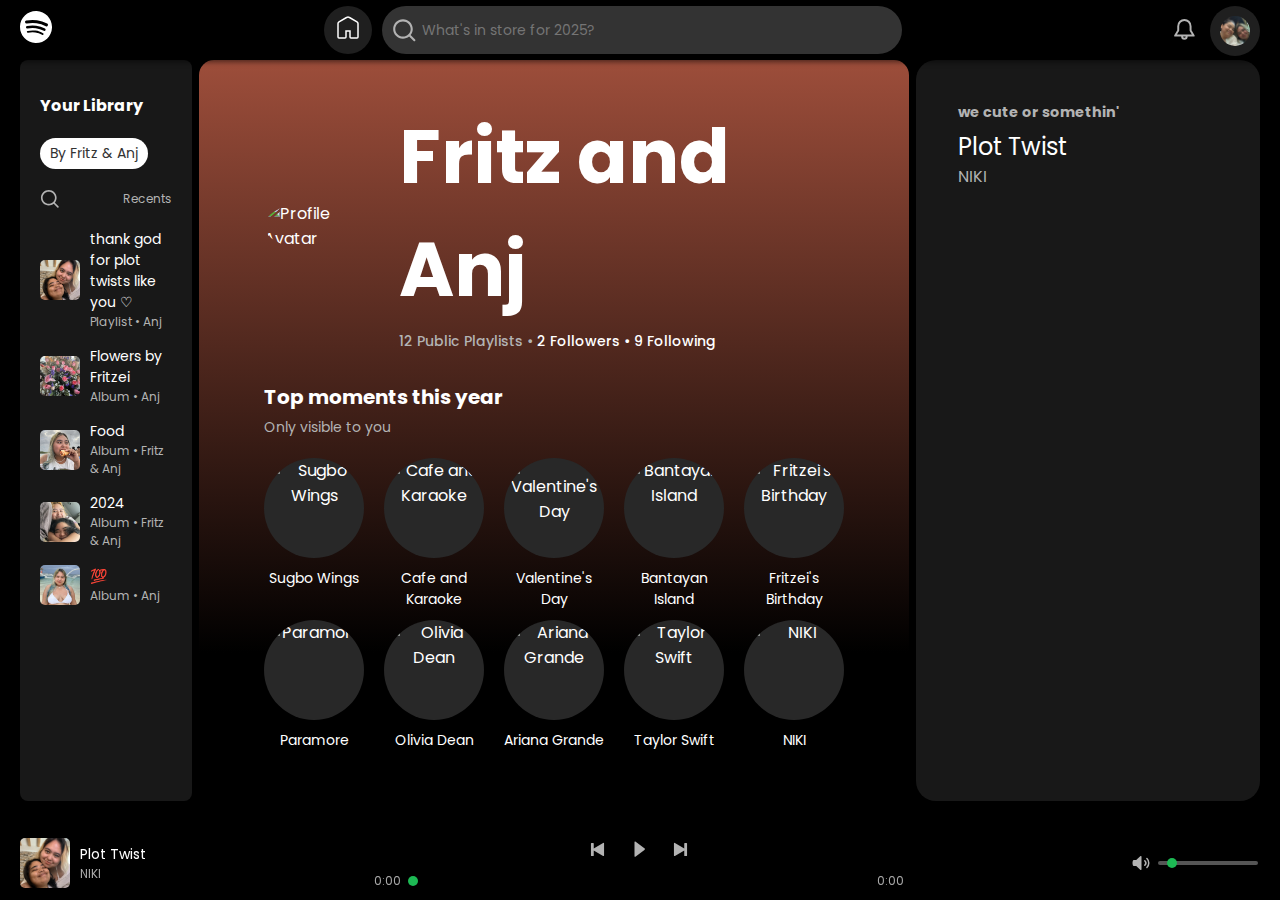
==== index.html @ f055a7c8 "Add files via upload" ====
<!DOCTYPE html>
<link rel="stylesheet" href="css/index.css">
<html lang="en">
  <head>
    <meta charset="UTF-8">
    <meta name="viewport" content="width=device-width, initial-scale=1.0">
    <title>Fritz & Anj 2024 Wrapped</title>
    <link rel="stylesheet" href="styles.css">
    <link rel="icon" href="img/fritz+anj.ico" type="image/x-icon">
    <link rel="shortcut icon" href="img/fritz+anj.ico" type="image/x-icon">
    <link rel="preconnect" href="https://fonts.googleapis.com">
    <link rel="preconnect" href="https://fonts.gstatic.com" crossorigin>
    <link href="https://fonts.googleapis.com/css2?family=Poppins:ital,wght@0,100;0,200;0,300;0,400;0,500;0,600;0,700;0,800;0,900;1,100;1,200;1,300;1,400;1,500;1,600;1,700;1,800;1,900&family=Roboto:ital,wght@0,100;0,300;0,400;0,500;0,700;0,900;1,100;1,300;1,400;1,500;1,700;1,900&display=swap" rel="stylesheet">
  </head>
  <body>
    <!-- NAVBAR -->
    <nav class="navbar">
      <div class="nav-left">
        <a href="index.html">
          <svg role="img" viewBox="0 0 24 24" aria-label="Spotify" aria-hidden="false" height="32" data-encore-id="logoSpotify" class="Svg-sc-6c3c1v-0 dDJltW">
            <title>Spotify</title>
            <path d="M13.427.01C6.805-.253 1.224 4.902.961 11.524.698 18.147 5.853 23.728 12.476 23.99c6.622.263 12.203-4.892 12.466-11.514S20.049.272 13.427.01m5.066 17.579a.717.717 0 0 1-.977.268 14.4 14.4 0 0 0-5.138-1.747 14.4 14.4 0 0 0-5.42.263.717.717 0 0 1-.338-1.392c1.95-.474 3.955-.571 5.958-.29 2.003.282 3.903.928 5.647 1.92a.717.717 0 0 1 .268.978m1.577-3.15a.93.93 0 0 1-1.262.376 17.7 17.7 0 0 0-5.972-1.96 17.7 17.7 0 0 0-6.281.238.93.93 0 0 1-1.11-.71.93.93 0 0 1 .71-1.11 19.5 19.5 0 0 1 6.94-.262 19.5 19.5 0 0 1 6.599 2.165c.452.245.62.81.376 1.263m1.748-3.551a1.147 1.147 0 0 1-1.546.488 21.4 21.4 0 0 0-6.918-2.208 21.4 21.4 0 0 0-7.259.215 1.146 1.146 0 0 1-.456-2.246 23.7 23.7 0 0 1 8.034-.24 23.7 23.7 0 0 1 7.657 2.445c.561.292.78.984.488 1.546m13.612-.036-.832-.247c-1.67-.495-2.14-.681-2.14-1.353 0-.637.708-1.327 2.264-1.327 1.539 0 2.839.752 3.51 1.31.116.096.24.052.24-.098V6.935c0-.097-.027-.15-.098-.203-.83-.62-2.272-1.07-3.723-1.07-2.953 0-4.722 1.68-4.722 3.59 0 2.157 1.371 2.91 3.626 3.546l.973.274c1.689.478 1.998.902 1.998 1.556 0 1.097-.831 1.433-2.07 1.433-1.556 0-3.457-.911-4.35-2.025-.08-.098-.177-.053-.177.062v2.423c0 .097.01.141.08.22.743.814 2.52 1.53 4.59 1.53 2.546 0 4.456-1.485 4.456-3.784 0-1.787-1.052-2.865-3.625-3.635m10.107-1.76c-1.68 0-2.653 1.026-3.219 2.052V9.376c0-.08-.044-.124-.124-.124h-2.22c-.079 0-.123.044-.123.124V20.72c0 .08.044.124.124.124h2.22c.079 0 .123-.044.123-.124v-4.536c.566 1.025 1.521 2.034 3.237 2.034 2.264 0 3.89-1.955 3.89-4.581s-1.644-4.545-3.908-4.545m-.654 6.986c-1.185 0-2.211-1.167-2.618-2.458.407-1.362 1.344-2.405 2.618-2.405 1.211 0 2.051.92 2.051 2.423s-.84 2.44-2.051 2.44m40.633-6.826h-2.264c-.08 0-.115.017-.15.097l-2.282 5.483-2.29-5.483c-.035-.08-.07-.097-.15-.097h-3.661v-.584c0-.955.645-1.397 1.476-1.397.496 0 1.035.256 1.415.486.089.053.15-.008.115-.088l-.796-1.901a.26.26 0 0 0-.124-.133c-.389-.203-1.025-.38-1.644-.38-1.875 0-2.954 1.432-2.954 3.254v.743h-1.503c-.08 0-.124.044-.124.124v1.768c0 .08.044.124.124.124h1.503v6.668c0 .08.044.123.124.123h2.264c.08 0 .124-.044.124-.123v-6.668h1.936l2.812 6.11-1.512 3.325c-.044.098.009.142.097.142h2.414c.08 0 .116-.018.15-.097l4.997-11.355c.035-.08-.009-.141-.097-.141M54.964 9.04c-2.865 0-4.837 2.025-4.837 4.616 0 2.573 1.971 4.616 4.837 4.616 2.856 0 4.846-2.043 4.846-4.616 0-2.591-1.99-4.616-4.846-4.616m.008 7.065c-1.37 0-2.343-1.043-2.343-2.45 0-1.405.973-2.449 2.343-2.449 1.362 0 2.335 1.043 2.335 2.45 0 1.406-.973 2.45-2.335 2.45m33.541-6.334a1.24 1.24 0 0 0-.483-.471 1.4 1.4 0 0 0-.693-.17q-.384 0-.693.17a1.24 1.24 0 0 0-.484.471q-.174.302-.174.681 0 .375.174.677.175.3.484.471t.693.17.693-.17.483-.471.175-.676q0-.38-.175-.682m-.211 1.247a1 1 0 0 1-.394.39 1.15 1.15 0 0 1-.571.14 1.16 1.16 0 0 1-.576-.14 1 1 0 0 1-.391-.39 1.14 1.14 0 0 1-.14-.566q0-.316.14-.562t.391-.388.576-.14q.32 0 .57.14.253.141.395.39t.142.565q0 .312-.142.56m-19.835-5.78c-.85 0-1.468.6-1.468 1.396s.619 1.397 1.468 1.397c.866 0 1.485-.6 1.485-1.397 0-.796-.619-1.397-1.485-1.397m19.329 5.19a.31.31 0 0 0 .134-.262q0-.168-.132-.266-.132-.099-.381-.099h-.588v1.229h.284v-.489h.154l.374.489h.35l-.41-.518a.5.5 0 0 0 .215-.084m-.424-.109h-.26v-.3h.27q.12 0 .184.036a.12.12 0 0 1 .065.116.12.12 0 0 1-.067.111.4.4 0 0 1-.192.037M69.607 9.252h-2.263c-.08 0-.124.044-.124.124v8.56c0 .08.044.123.124.123h2.263c.08 0 .124-.044.124-.123v-8.56c0-.08-.044-.124-.124-.124m-3.333 6.605a2.1 2.1 0 0 1-1.053.257c-.725 0-1.185-.425-1.185-1.362v-3.484h2.211c.08 0 .124-.044.124-.124V9.376c0-.08-.044-.124-.124-.124h-2.21V6.944c0-.097-.063-.15-.15-.08l-3.954 3.113c-.053.044-.07.088-.07.16v1.007c0 .08.044.124.123.124h1.539v3.855c0 2.087 1.203 3.06 2.918 3.06.743 0 1.46-.194 1.884-.442.062-.035.07-.07.07-.133v-1.68c0-.088-.044-.115-.123-.07" transform="translate(-0.95,0)" fill="#ffffff"></path>
          </svg>
        </a>
      </div>
      <div class="nav-center">
        <div class="home">
          <a href="index.html">
            <svg role="img" aria-hidden="true" viewBox="0 0 28 28" height="28" class="Svg-sc-ytk21e-0 bneLcE">
              <path d="M13.5 1.515a3 3 0 0 0-3 0L3 5.845a2 2 0 0 0-1 1.732V21a1 1 0 0 0 1 1h6a1 1 0 0 0 1-1v-6h4v6a1 1 0 0 0 1 1h6a1 1 0 0 0 1-1V7.577a2 2 0 0 0-1-1.732l-7.5-4.33z" transform="translate(2)" fill="none" stroke="#ffffff" stroke-width="1.5"></path>
            </svg>
          </a>
        </div>
        <div class="search-bar">
          <svg data-encore-id="icon" role="img" aria-hidden="true" data-testid="search-icon" height="25" class="Svg-sc-ytk21e-0 bHdpig M9l40ptEBXPm03dU3X1k" viewBox="0 0 24 24">
            <path d="M10.533 1.27893C5.35215 1.27893 1.12598 5.41887 1.12598 10.5579C1.12598 15.697 5.35215 19.8369 10.533 19.8369C12.767 19.8369 14.8235 19.0671 16.4402 17.7794L20.7929 22.132C21.1834 22.5226 21.8166 22.5226 22.2071 22.132C22.5976 21.7415 22.5976 21.1083 22.2071 20.7178L17.8634 16.3741C19.1616 14.7849 19.94 12.7634 19.94 10.5579C19.94 5.41887 15.7138 1.27893 10.533 1.27893ZM3.12598 10.5579C3.12598 6.55226 6.42768 3.27893 10.533 3.27893C14.6383 3.27893 17.94 6.55226 17.94 10.5579C17.94 14.5636 14.6383 17.8369 10.533 17.8369C6.42768 17.8369 3.12598 14.5636 3.12598 10.5579Z" fill="#b3b3b3"></path>
          </svg>
          <input type="text" placeholder="What's in store for 2025?" class="search-input">
        </div>
      </div>
      <div class="nav-right">
        <div class="notifs">
          <svg xmlns="http://www.w3.org/2000/svg" viewBox="0 0 20 20" width="26" height="26" fill="#b3b3b3">
            <path d="M8 1.5a4 4 0 0 0-4 4v3.27a.75.75 0 0 1-.1.373L2.255 12h11.49L12.1 9.142a.75.75 0 0 1-.1-.374V5.5a4 4 0 0 0-4-4zm-5.5 4a5.5 5.5 0 0 1 11 0v3.067l2.193 3.809a.75.75 0 0 1-.65 1.124H10.5a2.5 2.5 0 0 1-5 0H.957a.75.75 0 0 1-.65-1.124L2.5 8.569V5.5zm4.5 8a1 1 0 1 0 2 0H7z"></path>
          </svg>
        </div>
        <div class="profile-pic">
          <img src="img/fritz+anj.ico" alt="Profile Picture">
        </div>
      </div>
    </nav>
    <!-- CONTENT -->
    <div class="main">
      <!-- SIDEBAR -->
      <div class="sidebar">
        <h2>Your Library</h2>
        <div class="tabs">
          <div class="tab active">By Fritz & Anj</div>
        </div>
        <div class="search-bar-side">
          <svg data-encore-id="icon" role="img" aria-hidden="true" data-testid="search-icon" height="20" class="Svg-sc-ytk21e-0 bHdpig M9l40ptEBXPm03dU3X1k" viewBox="0 0 24 24">
            <path d="M10.533 1.27893C5.35215 1.27893 1.12598 5.41887 1.12598 10.5579C1.12598 15.697 5.35215 19.8369 10.533 19.8369C12.767 19.8369 14.8235 19.0671 16.4402 17.7794L20.7929 22.132C21.1834 22.5226 21.8166 22.5226 22.2071 22.132C22.5976 21.7415 22.5976 21.1083 22.2071 20.7178L17.8634 16.3741C19.1616 14.7849 19.94 12.7634 19.94 10.5579C19.94 5.41887 15.7138 1.27893 10.533 1.27893ZM3.12598 10.5579C3.12598 6.55226 6.42768 3.27893 10.533 3.27893C14.6383 3.27893 17.94 6.55226 17.94 10.5579C17.94 14.5636 14.6383 17.8369 10.533 17.8369C6.42768 17.8369 3.12598 14.5636 3.12598 10.5579Z" fill="#b3b3b3"></path>
          </svg>
          <div class="recent-sort">Recents</div>
        </div>
        <div class="playlist">
          <img src="img/plottwist.jpg" alt="Playlist Cover">
          <div class="playlist-info">
            <span>thank god for plot twists like you ♡</span>
            <span>Playlist • Anj</span>
          </div>
        </div>
        <div class="playlist">
          <img src="img/flowersbyfritzei.jpg" alt="Playlist Cover">
          <div class="playlist-info">
            <span>Flowers by Fritzei</span>
            <span>Album • Anj</span>
          </div>
        </div>
        <div class="playlist">
          <img src="img/fritzeifood.jpg" alt="Playlist Cover">
          <div class="playlist-info">
            <span>Food</span>
            <span>Album • Fritz & Anj</span>
          </div>
        </div>
        <div class="playlist">
          <img src="img/2024.jpg" alt="Playlist Cover">
          <div class="playlist-info">
            <span>2024</span>
            <span>Album • Fritz & Anj</span>
          </div>
        </div>
        <div class="playlist">
          <img src="img/100.jpg" alt="Playlist Cover">
          <div class="playlist-info">
            <span>💯</span>
            <span>Album • Anj</span>
          </div>
        </div>
      </div>
      <!-- PROFILE SECTION -->
      <div class="spotify-ui">
        <!-- USER -->
        <div class="profile-header">
          <div class="profile-avatar">
            <img src="img/fritz+anj.jpg" alt="Profile Avatar">
          </div>
          <div class="profile-info">
            <h1>Fritz and Anj</h1>
            <p>12 Public Playlists • <span>2 Followers • 9 Following</span></p>
          </div>
        </div>
        <!-- TOP ARTISTS -->
        <div class="top-artists-section">
          <h2>Top moments this year</h2>
          <p>Only visible to you</p>
          <!-- ARTIST GRID -->
          <div class="artists-grid">
            <div class="artist">
              <img src="https://via.placeholder.com/80" alt="Sugbo Wings">
              <span>Sugbo Wings</span>
            </div>
            <div class="artist">
              <img src="https://via.placeholder.com/80" alt="Cafe and Karaoke">
              <span>Cafe and Karaoke</span>
            </div>
            <div class="artist">
              <img src="https://via.placeholder.com/80" alt="Valentine's Day">
              <span>Valentine's Day</span>
            </div>
            <div class="artist">
              <img src="https://via.placeholder.com/80" alt="Bantayan Island">
              <span>Bantayan Island</span>
            </div>
            <div class="artist">
              <img src="https://via.placeholder.com/80" alt="Fritzei's Birthday">
              <span>Fritzei's Birthday</span>
            </div>
          </div>
          <!-- ARTIST GRID -->
          <div class="artists-grid">
            <div class="artist">
              <img src="https://via.placeholder.com/80" alt="Paramore">
              <span>Paramore</span>
            </div>
            <div class="artist">
              <img src="https://via.placeholder.com/80" alt="Olivia Dean">
              <span>Olivia Dean</span>
            </div>
            <div class="artist">
              <img src="https://via.placeholder.com/80" alt="Ariana Grande">
              <span>Ariana Grande</span>
            </div>
            <div class="artist">
              <img src="https://via.placeholder.com/80" alt="Taylor Swift">
              <span>Taylor Swift</span>
            </div>
            <div class="artist">
              <img src="https://via.placeholder.com/80" alt="NIKI">
              <span>NIKI</span>
            </div>
          </div>
        </div>

      </div>
      <!-- NOW PLAYING -->
      <div class="now-playing">
        <!-- Rightmost Section -->
        <div class="right-section">
          <!-- Placeholder Video -->
          <div class="video-container">
            <video class="background-video" autoplay muted loop>
              <source src="vid/sample.mp4" type="video/mp4"> Your browser does not support the video tag.
            </video>
            <!-- Section Title Overlay -->
            <div class="playing-info">
              <p class="section-title">
                <b>we cute or somethin'</b>
              </p>
            </div>
            <!-- Artist Info Overlay -->
            <div class="artist-info">
              <h1 class="song-title">Plot Twist</h1>
              <p class="artist-name">NIKI</p>
            </div>
          </div>
        </div>
      </div>
      <!-- EMBEDDED PLAYER -->
      <!-- <div class="embed"><iframe src="https://open.spotify.com/embed/track/5thBzOSPr0VlurlkJg8mXk?utm_source=generator&theme=0" width="100%" height="80" frameBorder="0" allowfullscreen="" allow="autoplay; clipboard-write; encrypted-media; fullscreen; picture-in-picture" loading="lazy"></iframe></div> -->
      <!-- LOCAL PLAYER -->
      <div class="player">
        <div class="left-section">
          <img src="img/plottwist.jpg" alt="Album Art" class="album-art" id="album-art">
          <div class="track-info">
            <span class="track-name" id="track-name">Plot Twist</span>
            <span class="track-artist" id="track-artist">NIKI</span>
          </div>
        </div>
        <div class="center-section">
          <div class="controls">
            <button class="control-button previous" id="previous">
              <svg data-encore-id="icon" role="img" aria-hidden="true" viewBox="0 0 16 16" width="15px" ; height="15px" ; class="Svg-sc-ytk21e-0 dYnaPI">
                <path d="M3.3 1a.7.7 0 0 1 .7.7v5.15l9.95-5.744a.7.7 0 0 1 1.05.606v12.575a.7.7 0 0 1-1.05.607L4 9.149V14.3a.7.7 0 0 1-.7.7H1.7a.7.7 0 0 1-.7-.7V1.7a.7.7 0 0 1 .7-.7h1.6z" fill="#b3b3b3"></path>
              </svg>
            </button>
            <button class="control-button play-pause" id="play-pause"></button>
            <button class="control-button next" id="next">
              <svg data-encore-id="icon" role="img" aria-hidden="true" viewBox="0 0 16 16" width="15px" ; height="15px" ; class="Svg-sc-ytk21e-0 dYnaPI">
                <path d="M12.7 1a.7.7 0 0 0-.7.7v5.15L2.05 1.107A.7.7 0 0 0 1 1.712v12.575a.7.7 0 0 0 1.05.607L12 9.149V14.3a.7.7 0 0 0 .7.7h1.6a.7.7 0 0 0 .7-.7V1.7a.7.7 0 0 0-.7-.7h-1.6z" fill="#b3b3b3"></path>
              </svg>
            </button>
          </div>
          <div class="progress-bar">
            <span class="current-time" id="current-time">0:00</span>
            <input type="range" id="progress-bar" min="0" max="100" value="0">
            <span class="duration" id="duration">0:00</span>
          </div>
        </div>
        <div class="volume">
          <svg xmlns="http://www.w3.org/2000/svg" viewBox="0 0 20 20" width="20px"; height="20px"; fill="#b3b3b3" class="size-5">
  <path d="M10.5 3.75a.75.75 0 0 0-1.264-.546L5.203 7H2.667a.75.75 0 0 0-.7.48A6.985 6.985 0 0 0 1.5 10c0 .887.165 1.737.468 2.52.111.29.39.48.7.48h2.535l4.033 3.796a.75.75 0 0 0 1.264-.546V3.75ZM16.45 5.05a.75.75 0 0 0-1.06 1.061 5.5 5.5 0 0 1 0 7.778.75.75 0 0 0 1.06 1.06 7 7 0 0 0 0-9.899Z" />
  <path d="M14.329 7.172a.75.75 0 0 0-1.061 1.06 2.5 2.5 0 0 1 0 3.536.75.75 0 0 0 1.06 1.06 4 4 0 0 0 0-5.656Z" />
</svg>

          <input type="range" id="volume-control" min="0" max="1" step="0.01" value="0.5">
        </div>
      </div>
      <audio id="audio"></audio>
      <script src="script.js"></script>
    </div>
  </body>
</html>
---- css/index.css ----
<style>
/* styles.css */


@font-face {
  font-family: 'Poppins';
  src: url('../fonts/Poppins.ttf') format('truetype'),
    url('../fonts/Poppins.ttf') format('truetype');
  font-weight: normal;
  font-style: normal;
}

.navbar {
  position: fixed;
  /* Keep the navbar fixed at the top */
  top: 0;
  left: 0;
  width: 100%;
  /* Stretch the navbar across the screen */
  max-width: 100vw;
  /* Prevent horizontal overflow */
  height: 60px;
  display: flex;
  justify-content: space-between;
  align-items: center;
  padding: 0 20px;
  /* Ensure consistent padding */
  background-color: #000;
  /* Distinct background color */
  z-index: 1000;
  /* Ensure it's above all other elements */
  box-shadow: 0 2px 5px rgba(0, 0, 0, 0.5);
  /* Subtle shadow for a clean look */
  box-sizing: border-box;
  /* Include padding in width calculations */
  overflow: hidden;
  /* Prevent content overflow */
}

body {
  margin: 0;
  font-family: "Poppins", Arial, sans-serif;
  background-color: #000;
  color: #fff;
  box-sizing: border-box;
}

.main {
  display: flex;
  margin-top: 40px;
  /* Offset the main content to avoid overlap with the navbar */
  width: 100%;
  /* Match the full width of the screen */
  /* max-width: 1200px;  Optional: Limit the main content width for larger screens */
  margin-left: auto;
  /* Center content horizontally */
  margin-right: auto;
  padding: 20px;
  /* Add padding for consistent spacing */
  box-sizing: border-box;
}


input {
  font-family: "Poppins", Arial, sans-serif;
}

.navbar {
  display: flex;
  justify-content: space-between;
  align-items: center;
  padding: 10px 20px;
  height: 60px;
}

.nav-left,
.nav-right {
  display: flex;
  align-items: center;
  gap: 10px;
}

.nav-icon {
  background: none;
  border: none;
  color: #b3b3b3;
  font-size: 16px;
  cursor: pointer;
}

.nav-icon:hover {
  color: #fff;
}

.nav-home img {
  width: 24px;
  height: 24px;
  cursor: pointer;
}

.nav-center {
  flex-grow: 1;
  display: flex;
  justify-content: center;
}

.search-bar {
  display: flex;
  align-items: center;
  background-color: #333;
  border-radius: 50px;
  padding: 5px 10px;
  width: 100%;
  max-width: 500px;
}

.search-input {
  flex-grow: 1;
  background: none;
  border: none;
  color: #fff;
  padding: 5px;
  font-size: 14px;
}

.search-input:focus {
  outline: none;
}

.search-icon {
  background: none;
  border: none;
  cursor: pointer;
}

.profile-pic{
  margin-top: 8px;
}

.nav-right .profile-pic img {
  width: 30px;
  height: 30px;
  border-radius: 50%;
  cursor: pointer;
  padding: 10px;
  background-color: #1f1f1f;
}

.home {
  display: flex;
  justify-content: center;
  align-items: center;
  height: 100%;
  margin-right: 10px;
}

.home svg {
  display: block;
  /* Ensures the SVG behaves as a block-level element */
  margin: 0 auto;
  /* Centers the SVG horizontally */
  padding: 10px;
  /* Adds some space around the SVG inside the border */
  border: 2px transparent #ffffff;
  /* Set the border color and thickness */
  border-radius: 50%;
  /* Makes the border rounded (circle shape) */
  background-color: #1f1f1f;

}

.notifs svg{
  margin-top: 10px;
}

/*SIDEBAR*/

.sidebar {
  width: 300px;
  height: auto;
  background-color: #181818;
  padding: 20px;
  display: flex;
  flex-direction: column;
  border-radius: 8px;
}

.sidebar h2 {
  font-size: 16px;
  color: #fff;
  margin-bottom: 20px;
}

.tabs {
  display: flex;
  gap: 10px;
  margin-bottom: 20px;
}

.tab {
  padding: 5px 10px;
  font-size: 14px;
  color: #b3b3b3;
  background-color: #282828;
  border-radius: 20px;
  cursor: pointer;
  text-align: center;
}

.tab:hover,
.tab.active {
  background-color: #fff;
  color: #333;
}

.search-bar-side {
  display: flex;
  align-items: center;
  margin-bottom: 20px;
  justify-content: space-between;
}

.search-bar-side input {
  width: 100%;
  padding: 5px 10px;
  background-color: #282828;
  border: none;
  border-radius: 20px;
  color: #fff;
}

.recent-sort {
  font-size: 12px;
  color: #b3b3b3;
  text-align: right;
  cursor: pointer;
}

.recent-sort:hover {
  color: #fff;
}

.playlist {
  display: flex;
  align-items: center;
  gap: 10px;
  margin-bottom: 15px;
}

.playlist img {
  width: 40px;
  height: 40px;
  border-radius: 5px;
}

.playlist-info {
  display: flex;
  flex-direction: column;
}

.playlist-info span {
  font-size: 14px;
}

.playlist-info span:first-child {
  font-weight: 400;
  color: #fff;
}

.playlist-info span:last-child {
  font-size: 12px;
  color: #b3b3b3;
}

.playlist:hover {
  cursor: pointer;
}

/*MAIN CONTENT*/
.spotify-ui {
  width: 50%;
  max-width: 1200px;
  padding: 40px 65px;
  margin: 0 7px;
  background: linear-gradient(to bottom, #ff7e5f -50%, #000 80%);
  /* Gradient from pink to black */
  border-radius: 15px;
  /* Optional: To give rounded corners */
}

.profile-header {
  display: flex;
  align-items: center;
  margin-bottom: 20px;
}

.profile-avatar img {
  width: 200px;
  height: 200px;
  border-radius: 50%;
  margin-right: 20px;
}

.profile-info h1 {
  margin: 0;
  font-size: 75px;
}

.profile-info p {
  margin: 5px 0 0 0;
  font-size: 14px;
  color: #b3b3b3;
  font-weight: 500;
}

.profile-info span{
  color: white;
}

.top-artists-section {
  margin-top: 30px;
}

.top-artists-section h2 {
  font-size: 20px;
  margin-bottom: 5px;
}

.top-artists-section p {
  font-size: 14px;
  color: #b3b3b3;
  margin-bottom: 20px;
  margin-top: 0;
}

.artists-grid {
  display: flex;
  gap: 20px;
  overflow-x: auto;
  padding-bottom: 10px;
  justify-content: space-around;
}

.artist {
  display: flex;
  flex-direction: column;
  align-items: center;
  text-align: center;
}

.artist img {
  width: 100px;
  height: 100px;
  border-radius: 50%;
  margin-bottom: 10px;
  background-color: #282828;
  /* Placeholder color */
}

.artist span {
  font-size: 14px;
  color: #fff;
}

/*NOW PLAYING*/
.now-playing {
  display: flex;
  height: auto;
  background-color: #000;
}

.right-section {
  width: 320px;
  padding: 2px;
  background-color: #181818;
  border-radius: 12px;
  display: flex;
  flex-direction: column;
  justify-content: space-between;
  position: relative;
}

.video-container {
  position: relative;
  border-radius: 8px;
  overflow: hidden;
}

.background-video {
  width: 100%;
  height: auto;
  object-fit: cover;
  border-radius: 8px;
}

/* Overlay for Section Title */
.playing-info {
  position: absolute;
  top: 20px;
  left: 20px;
  color: #fff;
  z-index: 2;
  text-align: left;
}

.section-title {
  font-size: 0.9rem;
  color: #b3b3b3;
  margin-bottom: 8px;
}

/* Overlay for Artist Info */
.artist-info {
  position: absolute;
  bottom: 20px;
  left: 20px;
  color: #fff;
  z-index: 2;
  text-align: left;
}

.song-title {
  font-size: 1.5rem;
  font-weight: 400;
  margin: 0;
}

.artist-name {
  font-size: 1rem;
  color: #b3b3b3;
  margin-top: 0;
}

/* Optional: Related Section */
.related-section {
  font-size: 0.9rem;
  color: #b3b3b3;
}

.video-thumbnails {
  display: flex;
  gap: 10px;
  margin-top: 10px;
}

.thumbnail {
  width: 50px;
  height: 50px;
  background-color: #333;
  border-radius: 4px;
}

/*iframe {
  position: fixed;
  bottom: 0;
  left: 0;
  width: 100%;
  z-index: 1000; 
}*/

/*.CoverArtSingle_coverArtSingle__KLcKa{
  width: 64px;
  height: 64px;
}*/

/*LOCAL PLAYER*/

.player {
  position: fixed;
  bottom: 0;
  left: 0;
  width: 100%;
  /* Ensures it stretches across the screen */
  max-height: 80px;
  /* Limits the height to avoid overflow */
  background-color: #000;
  display: flex;
  justify-content: space-between;
  align-items: center;
  padding: 10px 20px;
  box-shadow: 0 -2px 5px rgba(0, 0, 0, 0.5);
  z-index: 9999;
  box-sizing: border-box;
  /* Ensures padding does not affect dimensions */
  overflow: hidden;
  /* Hides any overflowing content */
}

.left-section,
.center-section,
.right-section {
  display: flex;
  align-items: center;
  flex-wrap: nowrap;
  /* Prevents wrapping inside the player */
}

.center-section {
  flex: 1;
  flex-direction: column;
  align-items: center;
  max-width: 70%;
  /* Ensures it doesn't take too much space */
  overflow: hidden;
  /* Hides long text overflow */
  text-overflow: ellipsis;
  /* Adds ellipsis for long overflowing text */
  white-space: nowrap;
  /* Prevents text from wrapping */
}

.album-art {
  width: 50px;
  height: 50px;
  border-radius: 5px;
  margin-right: 10px;
  flex-shrink: 0;
  /* Prevents shrinking on smaller screens */
}

.track-info {
  display: flex;
  flex-direction: column;
  overflow: hidden;
  /* Hides overflowing text */
}

.track-name {
  font-weight: 400;
  font-size: 14px;
  white-space: nowrap;
  /* Prevents wrapping */
  overflow: hidden;
  text-overflow: ellipsis;
  /* Adds ellipsis for overflowing text */
}

.track-artist {
  font-size: 12px;
  color: #aaa;
  white-space: nowrap;
  overflow: hidden;
  text-overflow: ellipsis;
}

.controls {
  display: flex;
  gap: 10px;
  margin-bottom: 5px;
}

.control-button {
  background: none;
  border: none;
  color: white;
  font-size: 18px;
  cursor: pointer;
}

.control-button:hover {
  color: #1db954;
}

.progress-bar {
  display: flex;
  align-items: center;
  gap: 5px;
  width: 100%;
  max-width: 530px;
  /* Prevents it from becoming too wide */
  flex: 1;
  /* Allows it to grow while respecting other sections */
}

.progress-bar input[type="range"] {
  flex: 1;
  appearance: none;
  height: 4px;
  background: linear-gradient(to right, #1db954 var(--progress), #555 var(--progress));
  border-radius: 2px;
  cursor: pointer;
}

.progress-bar input[type="range"]::-webkit-slider-thumb {
  appearance: none;
  width: 10px;
  height: 10px;
  background: #1db954;
  border-radius: 50%;
  cursor: pointer;
}

.progress-bar input[type="range"]::-moz-range-thumb {
  width: 10px;
  height: 10px;
  background: #1db954;
  border-radius: 50%;
  cursor: pointer;
}

.current-time,
.duration {
  font-size: 12px;
  color: #aaa;
}

.right-section {
  display: flex;
  align-items: center;
  gap: 10px;
  background-color: #181818;
  padding: 8px 12px;
  border-radius: 20px;
  box-shadow: 0 1px 3px rgba(0, 0, 0, 0.5);
  flex-shrink: 0;
  /* Ensures it doesn't shrink */
  overflow: hidden;
}

.volume{
  display: flex;
  align-items: center;
  max-width: 70%;
  overflow: hidden;
  text-overflow: ellipsis;
  white-space: nowrap;
}

.volume svg{
  margin-right: 5px;
}

#volume-control {
  appearance: none;
  width: 100px;
  height: 4px;
  background: #555;
  border-radius: 4px;
  outline: none;
  cursor: pointer;
  position: relative;
/*  overflow: hidden;*/
}

#volume-control::-webkit-slider-thumb {
  appearance: none;
  width: 10px;
  height: 10px;
  background: #1db954;
  border-radius: 50%;
  cursor: pointer;
}

#volume-control::-moz-range-thumb {
  width: 10px;
  height: 10px;
  background: #1db954;
  border-radius: 50%;
  cursor: pointer;
}



</style>
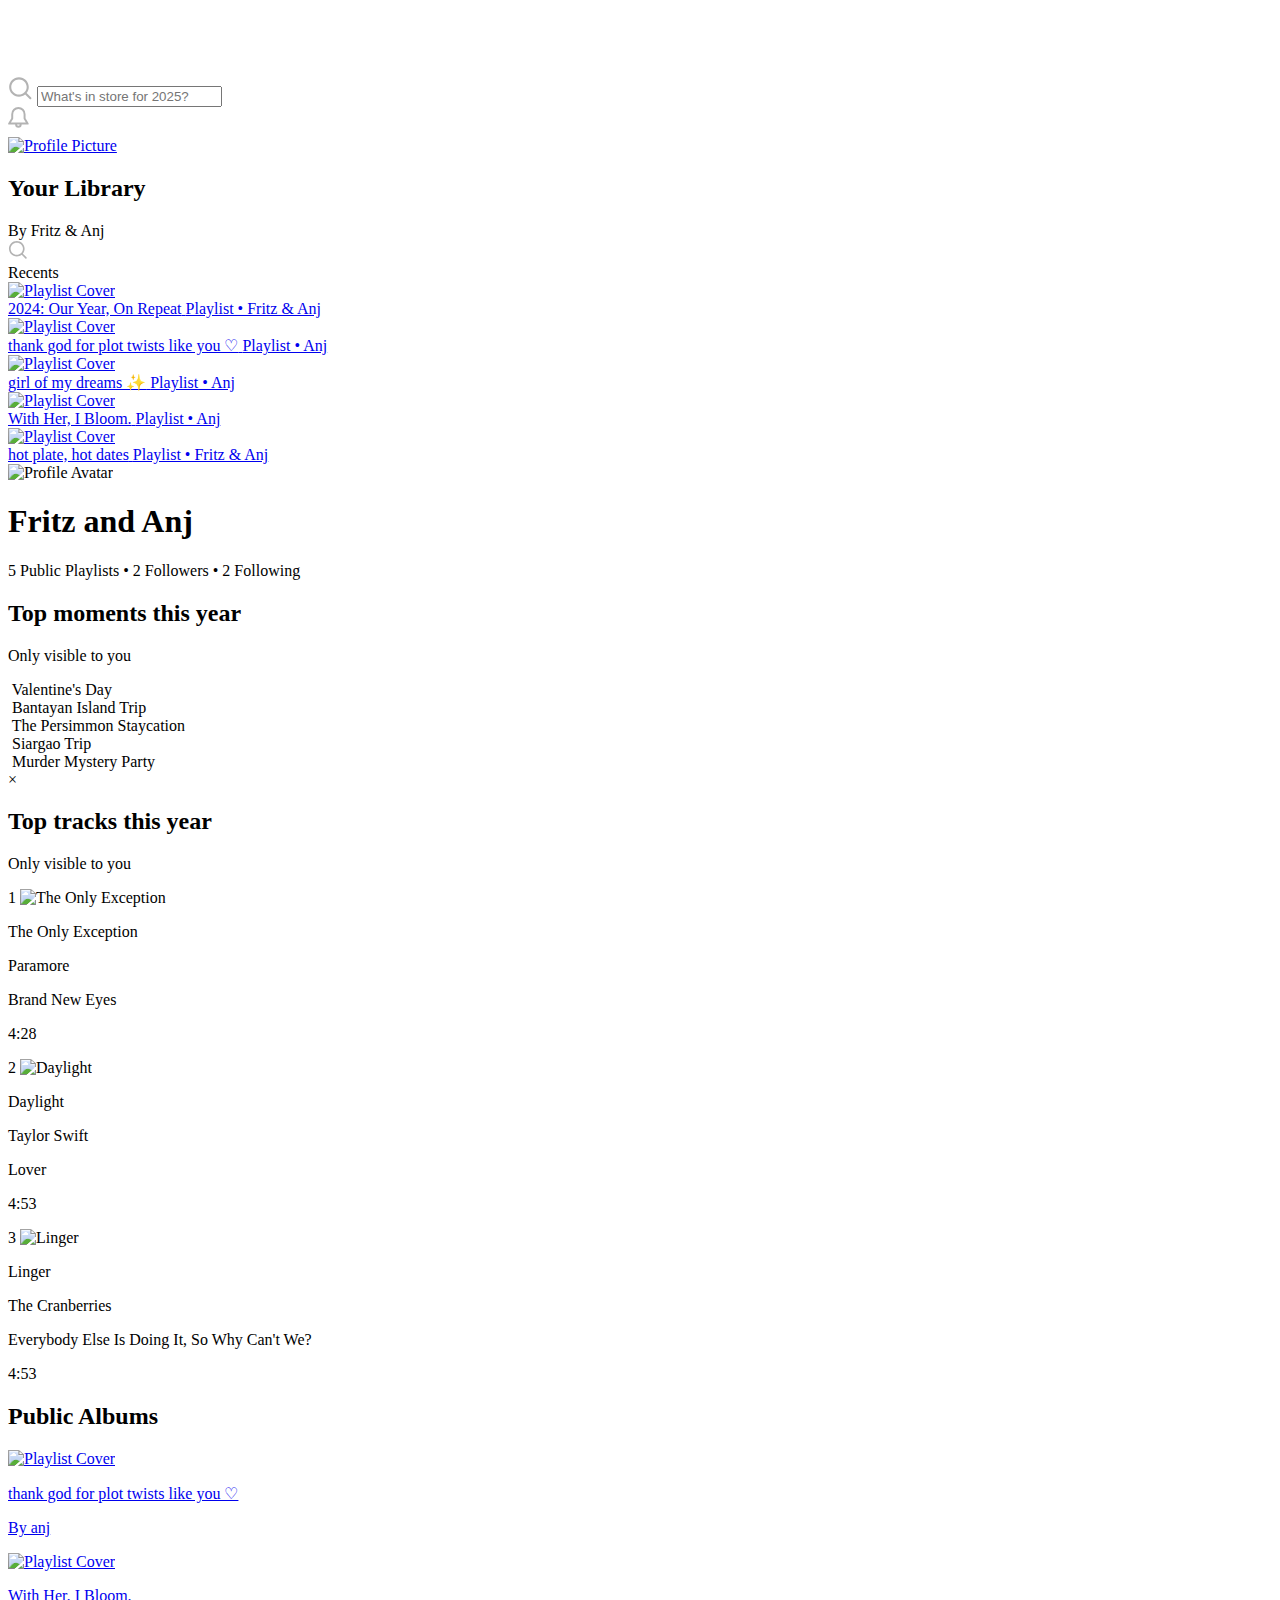
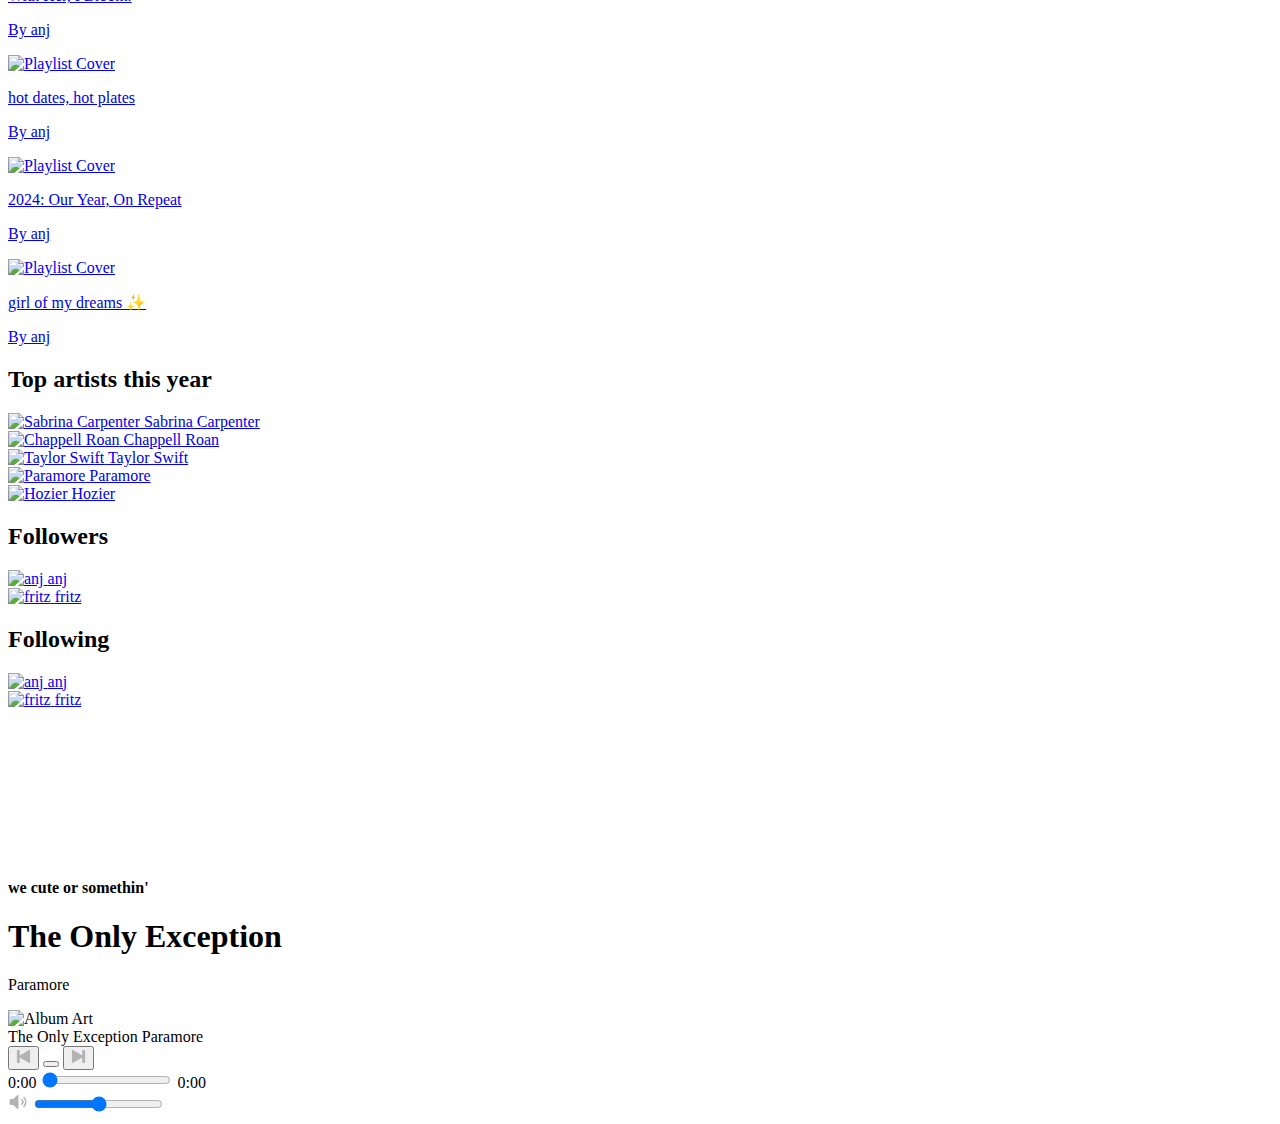
==== commit b82ee3c6: "Add files via upload" ====
--- a/index.html
+++ b/index.html
@@ -1,13 +1,11 @@
 <!DOCTYPE html>
-<link rel="stylesheet" href="css/index.css">
 <html lang="en">
   <head>
     <meta charset="UTF-8">
     <meta name="viewport" content="width=device-width, initial-scale=1.0">
     <title>Fritz & Anj 2024 Wrapped</title>
-    <link rel="stylesheet" href="styles.css">
-    <link rel="icon" href="img/fritz+anj.ico" type="image/x-icon">
-    <link rel="shortcut icon" href="img/fritz+anj.ico" type="image/x-icon">
+    <link rel="stylesheet" href="assets/css/styles.css">
+    <link rel="icon" href="assets/img/fritz+anj.ico" type="image/x-icon">
     <link rel="preconnect" href="https://fonts.googleapis.com">
     <link rel="preconnect" href="https://fonts.gstatic.com" crossorigin>
     <link href="https://fonts.googleapis.com/css2?family=Poppins:ital,wght@0,100;0,200;0,300;0,400;0,500;0,600;0,700;0,800;0,900;1,100;1,200;1,300;1,400;1,500;1,600;1,700;1,800;1,900&family=Roboto:ital,wght@0,100;0,300;0,400;0,500;0,700;0,900;1,100;1,300;1,400;1,500;1,700;1,900&display=swap" rel="stylesheet">
@@ -45,11 +43,13 @@
           </svg>
         </div>
         <div class="profile-pic">
-          <img src="img/fritz+anj.ico" alt="Profile Picture">
+          <a href="index.html">
+            <img src="assets/img/fritz+anj.ico" alt="Profile Picture">
+          </a>
         </div>
       </div>
     </nav>
-    <!-- CONTENT -->
+    <!-- MAINCONTENT -->
     <div class="main">
       <!-- SIDEBAR -->
       <div class="sidebar">
@@ -63,52 +63,63 @@
           </svg>
           <div class="recent-sort">Recents</div>
         </div>
-        <div class="playlist">
-          <img src="img/plottwist.jpg" alt="Playlist Cover">
-          <div class="playlist-info">
-            <span>thank god for plot twists like you ♡</span>
-            <span>Playlist • Anj</span>
-          </div>
-        </div>
-        <div class="playlist">
-          <img src="img/flowersbyfritzei.jpg" alt="Playlist Cover">
-          <div class="playlist-info">
-            <span>Flowers by Fritzei</span>
-            <span>Album • Anj</span>
-          </div>
-        </div>
-        <div class="playlist">
-          <img src="img/fritzeifood.jpg" alt="Playlist Cover">
-          <div class="playlist-info">
-            <span>Food</span>
-            <span>Album • Fritz & Anj</span>
-          </div>
-        </div>
-        <div class="playlist">
-          <img src="img/2024.jpg" alt="Playlist Cover">
-          <div class="playlist-info">
-            <span>2024</span>
-            <span>Album • Fritz & Anj</span>
-          </div>
-        </div>
-        <div class="playlist">
-          <img src="img/100.jpg" alt="Playlist Cover">
-          <div class="playlist-info">
-            <span>💯</span>
-            <span>Album • Anj</span>
-          </div>
-        </div>
+        <a href="playlists/our-year-on-repeat.html">
+          <div class="playlist">
+            <img src="assets/img/playlists/2024.jpg" alt="Playlist Cover">
+            <div class="playlist-info">
+              <span>2024: Our Year, On Repeat</span>
+              <span>Playlist • Fritz & Anj</span>
+            </div>
+          </div>
+        </a>
+        <a href="playlists/plot-twist.html">
+          <div class="playlist">
+            <img src="assets/img/playlists/plottwist.jpg" alt="Playlist Cover">
+            <div class="playlist-info">
+              <span>thank god for plot twists like you ♡</span>
+              <span>Playlist • Anj</span>
+            </div>
+          </div>
+        </a>
+        <a href="playlists/girl-of-my-dreams.html">
+          <div class="playlist">
+            <img src="assets/img/playlists/100.jpg" alt="Playlist Cover">
+            <div class="playlist-info">
+              <span>girl of my dreams ✨</span>
+              <span>Playlist • Anj</span>
+            </div>
+          </div>
+        </a>
+        <a href="playlists/with-her-i-bloom.html">
+          <div class="playlist">
+            <img src="assets/img/playlists/flowersbyfritzei.jpg" alt="Playlist Cover">
+            <div class="playlist-info">
+              <span>With Her, I Bloom.</span>
+              <span>Playlist • Anj</span>
+            </div>
+          </div>
+        </a>
+        <a href="playlists/hot-plate-for-my-hot-date.html">
+          <div class="playlist">
+            <img src="assets/img/playlists/fritzeifood.jpg" alt="Playlist Cover">
+            <div class="playlist-info">
+              <span>hot plate, hot dates</span>
+              <span>Playlist • Fritz & Anj</span>
+            </div>
+          </div>
+        </a>
       </div>
       <!-- PROFILE SECTION -->
       <div class="spotify-ui">
         <!-- USER -->
         <div class="profile-header">
           <div class="profile-avatar">
-            <img src="img/fritz+anj.jpg" alt="Profile Avatar">
+            <img src="assets/img/fritz+anj.jpg" alt="Profile Avatar">
           </div>
           <div class="profile-info">
             <h1>Fritz and Anj</h1>
-            <p>12 Public Playlists • <span>2 Followers • 9 Following</span></p>
+            <p>5 Public Playlists • <span>2 Followers • 2 Following</span>
+            </p>
           </div>
         </div>
         <!-- TOP ARTISTS -->
@@ -117,61 +128,206 @@
           <p>Only visible to you</p>
           <!-- ARTIST GRID -->
           <div class="artists-grid">
-            <div class="artist">
-              <img src="https://via.placeholder.com/80" alt="Sugbo Wings">
-              <span>Sugbo Wings</span>
-            </div>
-            <div class="artist">
-              <img src="https://via.placeholder.com/80" alt="Cafe and Karaoke">
-              <span>Cafe and Karaoke</span>
-            </div>
-            <div class="artist">
-              <img src="https://via.placeholder.com/80" alt="Valentine's Day">
+            <!-- <div class="artist cover">
+              <img src="assets/img/top-moments/1.jpg" alt="" loading="lazy">
+              <span>The Reunion</span>
+            </div> -->
+            <div class="artist cover">
+              <img src="assets/img/top-moments/1.jpg" alt="" loading="lazy">
               <span>Valentine's Day</span>
             </div>
-            <div class="artist">
-              <img src="https://via.placeholder.com/80" alt="Bantayan Island">
-              <span>Bantayan Island</span>
-            </div>
-            <div class="artist">
-              <img src="https://via.placeholder.com/80" alt="Fritzei's Birthday">
-              <span>Fritzei's Birthday</span>
-            </div>
-          </div>
+            <div class="artist cover">
+              <img src="assets/img/top-moments/2.jpg" alt="" loading="lazy">
+              <span>Bantayan Island Trip</span>
+            </div>
+            <div class="artist cover">
+              <img src="assets/img/top-moments/3.jpg" alt="" loading="lazy">
+              <span>The Persimmon Staycation</span>
+            </div>
+            <div class="artist cover">
+              <img src="assets/img/top-moments/4.jpg" alt="" loading="lazy">
+              <span>Siargao Trip</span>
+            </div>
+          
+            <div class="artist cover">
+              <img src="assets/img/top-moments/5.jpg" alt="" loading="lazy">
+              <span>Murder Mystery Party</span>
+            </div>
+            </div>
+          <!-- Modal for Image Viewer -->
+          <div id="artist-modal" class="modal">
+            <span class="close">&times;</span>
+            <img class="modal-content" id="modal-image">
+            <div id="modal-caption"></div>
+          </div>
+
+          </div>
+        <!-- TOP TRACKS -->
+        <div class="top-tracks">
+          <h2>Top tracks this year</h2>
+          <p>Only visible to you</p>
+          <div class="track-list">
+            <div class="track" data-audio="audio/plot_twist.mp3">
+              <span class="track-number">1</span>
+              <img src="assets/img/albums/bne.png" alt="The Only Exception" class="track-cover">
+              <div class="track-details">
+                <p class="track-title">The Only Exception</p>
+                <p class="track-artist">Paramore</p>
+              </div>
+              <p class="track-album">Brand New Eyes</p>
+              <p class="track-duration">4:28</p>
+            </div>
+            <div class="track" data-audio="audio/plot_twist.mp3">
+              <span class="track-number">2</span>
+              <img src="assets/img/albums/lover.png" alt="Daylight" class="track-cover">
+              <div class="track-details">
+                <p class="track-title">Daylight</p>
+                <p class="track-artist">Taylor Swift</p>
+              </div>
+              <p class="track-album">Lover</p>
+              <p class="track-duration">4:53</p>
+            </div>
+            <div class="track" data-audio="audio/plot_twist.mp3">
+              <span class="track-number">3</span>
+              <img src="assets/img/albums/the_cranberries.jpg" alt="Linger" class="track-cover">
+              <div class="track-details">
+                <p class="track-title">Linger</p>
+                <p class="track-artist">The Cranberries</p>
+              </div>
+              <p class="track-album">Everybody Else Is Doing It, So Why Can't We?</p>
+              <p class="track-duration">4:53</p>
+            </div>
+          </div>
+        </div>
+        <!-- PUBLIC PLAYLISTS -->
+        <div class="playlists-section">
+          <div class="playlist-header">
+            <h2>Public Albums</h2>
+          </div>
+          <div class="playlists-grid">
+            <a href="playlists/plot-twist.html">
+              <div class="playlists">
+                <img src="assets/img/playlists/plottwist.jpg" alt="Playlist Cover" class="playlist-cover">
+                <p class="playlist-title">thank god for plot twists like you ♡</p>
+                <p class="playlist-creator">By anj</p>
+            </div>
+          </a>
+          <a href="playlists/with-her-i-bloom.html">
+            <div class="playlists">
+              <img src="assets/img/playlists/flowersbyfritzei.jpg" alt="Playlist Cover" class="playlist-cover">
+              <p class="playlist-title">With Her, I Bloom.</p>
+              <p class="playlist-creator">By anj</p>
+            </div>
+          </a>
+          <a href="playlists/hot-plate-for-my-hot-date.html">
+            <div class="playlists">
+              <img src="assets/img/playlists/fritzeifood.jpg" alt="Playlist Cover" class="playlist-cover">
+              <p class="playlist-title">hot dates, hot plates</p>
+              <p class="playlist-creator">By anj</p>
+            </div>
+          </a>
+          <a href="playlists/our-year-on-repeat.html">
+            <div class="playlists">
+              <img src="assets/img/playlists/2024.jpg" alt="Playlist Cover" class="playlist-cover">
+              <p class="playlist-title">2024: Our Year, On Repeat</p>
+              <p class="playlist-creator">By anj</p>
+            </div>
+          </a>
+          <a href="playlists/girl-of-my-dreams.html">
+            <div class="playlists">
+              <img src="assets/img/playlists/100.jpg" alt="Playlist Cover" class="playlist-cover">
+              <p class="playlist-title">girl of my dreams ✨</p>
+              <p class="playlist-creator">By anj</p>
+            </div>
+          </a>
+          </div>
+        </div>
+        <!-- FAVE ARTISTS -->
+        <div class="top-artists-section">
+          <h2>Top artists this year</h2>
           <!-- ARTIST GRID -->
           <div class="artists-grid">
-            <div class="artist">
-              <img src="https://via.placeholder.com/80" alt="Paramore">
-              <span>Paramore</span>
-            </div>
-            <div class="artist">
-              <img src="https://via.placeholder.com/80" alt="Olivia Dean">
-              <span>Olivia Dean</span>
-            </div>
-            <div class="artist">
-              <img src="https://via.placeholder.com/80" alt="Ariana Grande">
-              <span>Ariana Grande</span>
-            </div>
-            <div class="artist">
-              <img src="https://via.placeholder.com/80" alt="Taylor Swift">
-              <span>Taylor Swift</span>
-            </div>
-            <div class="artist">
-              <img src="https://via.placeholder.com/80" alt="NIKI">
-              <span>NIKI</span>
-            </div>
-          </div>
-        </div>
-
-      </div>
-      <!-- NOW PLAYING -->
+            <a href="https://open.spotify.com/artist/74KM79TiuVKeVCqs8QtB0B" target="_blank">
+              <div class="artist cover">
+                <img src="assets/img/artists/sabrina.jfif" alt="Sabrina Carpenter">
+                <span>Sabrina Carpenter</span>
+              </div>
+            </a>
+            <a href="https://open.spotify.com/artist/7GlBOeep6PqTfFi59PTUUN" target="_blank">
+              <div class="artist cover">
+                <img src="assets/img/artists/chappell.jfif" alt="Chappell Roan">
+                <span>Chappell Roan</span>
+              </div>
+            </a>
+            <a href="https://open.spotify.com/artist/06HL4z0CvFAxyc27GXpf02" target="_blank">
+              <div class="artist cover">
+                <img src="assets/img/artists/taylor.jfif" alt="Taylor Swift">
+                <span>Taylor Swift</span>
+              </div>
+            </a>
+            <a href="https://open.spotify.com/artist/74XFHRwlV6OrjEM0A2NCMF" target="_blank">
+              <div class="artist cover">
+                <img src="assets/img/artists/paramore.jfif" alt="Paramore">
+                <span>Paramore</span>
+              </div>
+            </a>
+            <a href="https://open.spotify.com/artist/2FXC3k01G6Gw61bmprjgqS" target="_blank">
+              <div class="artist cover">
+                <img src="assets/img/artists/hozier.jfif" alt="Hozier">
+                <span>Hozier</span>
+              </div>
+            </a>
+          </div>
+        </div>
+        <!-- FOLLOWERS -->
+        <div class="top-artists-section">
+          <h2>Followers <br>
+          </h2>
+          <!-- FOLLOWERS -->
+          <div class="artists-grid followers">
+            <a href="https://open.spotify.com/user/anjerrieb" target="_blank">
+              <div class="artist">
+                <img src="assets/img/followers/anj.jpg" alt="anj">
+                <span>anj</span>
+              </div>
+            </a>
+            <a href="https://open.spotify.com/user/sarinprod" target="_blank">
+              <div class="artist">
+                <img src="assets/img/followers/fritz.jpg" alt="fritz">
+                <span>fritz</span>
+              </div>
+            </a>
+          </div>
+        </div>
+        <!-- FOLLOWING -->
+        <div class="top-artists-section">
+          <h2>Following <br>
+          </h2>
+          <!-- ARTIST GRID -->
+          <div class="artists-grid following">
+            <a href="https://open.spotify.com/user/anjerrieb" target="_blank">
+              <div class="artist">
+                <img src="assets/img/followers/anj.jpg" alt="anj">
+                <span>anj</span>
+              </div>
+            </a>
+            <a href="https://open.spotify.com/user/sarinprod" target="_blank">
+              <div class="artist">
+                <img src="assets/img/followers/fritz.jpg" alt="fritz">
+                <span>fritz</span>
+              </div>
+            </a>
+          </div>
+        </div>
+      </div>
+      <!-- VIDEO PLAYING -->
       <div class="now-playing">
         <!-- Rightmost Section -->
         <div class="right-section">
           <!-- Placeholder Video -->
           <div class="video-container">
             <video class="background-video" autoplay muted loop>
-              <source src="vid/sample.mp4" type="video/mp4"> Your browser does not support the video tag.
+              <source src="assets/vid/Fritz_Anj_2024.mp4" type="video/mp4"> Your browser does not support the video tag.
             </video>
             <!-- Section Title Overlay -->
             <div class="playing-info">
@@ -181,33 +337,31 @@
             </div>
             <!-- Artist Info Overlay -->
             <div class="artist-info">
-              <h1 class="song-title">Plot Twist</h1>
-              <p class="artist-name">NIKI</p>
-            </div>
-          </div>
-        </div>
-      </div>
-      <!-- EMBEDDED PLAYER -->
-      <!-- <div class="embed"><iframe src="https://open.spotify.com/embed/track/5thBzOSPr0VlurlkJg8mXk?utm_source=generator&theme=0" width="100%" height="80" frameBorder="0" allowfullscreen="" allow="autoplay; clipboard-write; encrypted-media; fullscreen; picture-in-picture" loading="lazy"></iframe></div> -->
+              <h1 class="song-title">The Only Exception</h1>
+              <p class="artist-name">Paramore</p>
+            </div>
+          </div>
+        </div>
+      </div>
       <!-- LOCAL PLAYER -->
       <div class="player">
         <div class="left-section">
-          <img src="img/plottwist.jpg" alt="Album Art" class="album-art" id="album-art">
+          <img src="assets/img/albums/plottwist.jpg" alt="Album Art" class="album-art" id="album-art">
           <div class="track-info">
-            <span class="track-name" id="track-name">Plot Twist</span>
-            <span class="track-artist" id="track-artist">NIKI</span>
+            <span class="track-name" id="track-name">The Only Exception</span>
+            <span class="track-artist" id="track-artist">Paramore</span>
           </div>
         </div>
         <div class="center-section">
           <div class="controls">
             <button class="control-button previous" id="previous">
-              <svg data-encore-id="icon" role="img" aria-hidden="true" viewBox="0 0 16 16" width="15px" ; height="15px" ; class="Svg-sc-ytk21e-0 dYnaPI">
+              <svg data-encore-id="icon" role="img" aria-hidden="true" viewBox="0 0 16 16" width="15px" height="15px" class="Svg-sc-ytk21e-0 dYnaPI">
                 <path d="M3.3 1a.7.7 0 0 1 .7.7v5.15l9.95-5.744a.7.7 0 0 1 1.05.606v12.575a.7.7 0 0 1-1.05.607L4 9.149V14.3a.7.7 0 0 1-.7.7H1.7a.7.7 0 0 1-.7-.7V1.7a.7.7 0 0 1 .7-.7h1.6z" fill="#b3b3b3"></path>
               </svg>
             </button>
             <button class="control-button play-pause" id="play-pause"></button>
             <button class="control-button next" id="next">
-              <svg data-encore-id="icon" role="img" aria-hidden="true" viewBox="0 0 16 16" width="15px" ; height="15px" ; class="Svg-sc-ytk21e-0 dYnaPI">
+              <svg data-encore-id="icon" role="img" aria-hidden="true" viewBox="0 0 16 16" width="15px" height="15px" class="Svg-sc-ytk21e-0 dYnaPI">
                 <path d="M12.7 1a.7.7 0 0 0-.7.7v5.15L2.05 1.107A.7.7 0 0 0 1 1.712v12.575a.7.7 0 0 0 1.05.607L12 9.149V14.3a.7.7 0 0 0 .7.7h1.6a.7.7 0 0 0 .7-.7V1.7a.7.7 0 0 0-.7-.7h-1.6z" fill="#b3b3b3"></path>
               </svg>
             </button>
@@ -219,16 +373,15 @@
           </div>
         </div>
         <div class="volume">
-          <svg xmlns="http://www.w3.org/2000/svg" viewBox="0 0 20 20" width="20px"; height="20px"; fill="#b3b3b3" class="size-5">
-  <path d="M10.5 3.75a.75.75 0 0 0-1.264-.546L5.203 7H2.667a.75.75 0 0 0-.7.48A6.985 6.985 0 0 0 1.5 10c0 .887.165 1.737.468 2.52.111.29.39.48.7.48h2.535l4.033 3.796a.75.75 0 0 0 1.264-.546V3.75ZM16.45 5.05a.75.75 0 0 0-1.06 1.061 5.5 5.5 0 0 1 0 7.778.75.75 0 0 0 1.06 1.06 7 7 0 0 0 0-9.899Z" />
-  <path d="M14.329 7.172a.75.75 0 0 0-1.061 1.06 2.5 2.5 0 0 1 0 3.536.75.75 0 0 0 1.06 1.06 4 4 0 0 0 0-5.656Z" />
-</svg>
-
+          <svg xmlns="http://www.w3.org/2000/svg" viewBox="0 0 20 20" width="20px" height="20px" fill="#b3b3b3" class="size-5">
+            <path d="M10.5 3.75a.75.75 0 0 0-1.264-.546L5.203 7H2.667a.75.75 0 0 0-.7.48A6.985 6.985 0 0 0 1.5 10c0 .887.165 1.737.468 2.52.111.29.39.48.7.48h2.535l4.033 3.796a.75.75 0 0 0 1.264-.546V3.75ZM16.45 5.05a.75.75 0 0 0-1.06 1.061 5.5 5.5 0 0 1 0 7.778.75.75 0 0 0 1.06 1.06 7 7 0 0 0 0-9.899Z" />
+            <path d="M14.329 7.172a.75.75 0 0 0-1.061 1.06 2.5 2.5 0 0 1 0 3.536.75.75 0 0 0 1.06 1.06 4 4 0 0 0 0-5.656Z" />
+          </svg>
           <input type="range" id="volume-control" min="0" max="1" step="0.01" value="0.5">
         </div>
       </div>
-      <audio id="audio"></audio>
-      <script src="script.js"></script>
     </div>
+    <audio id="audio"></audio>
+    <script src="assets/js/main.js"></script>
   </body>
 </html>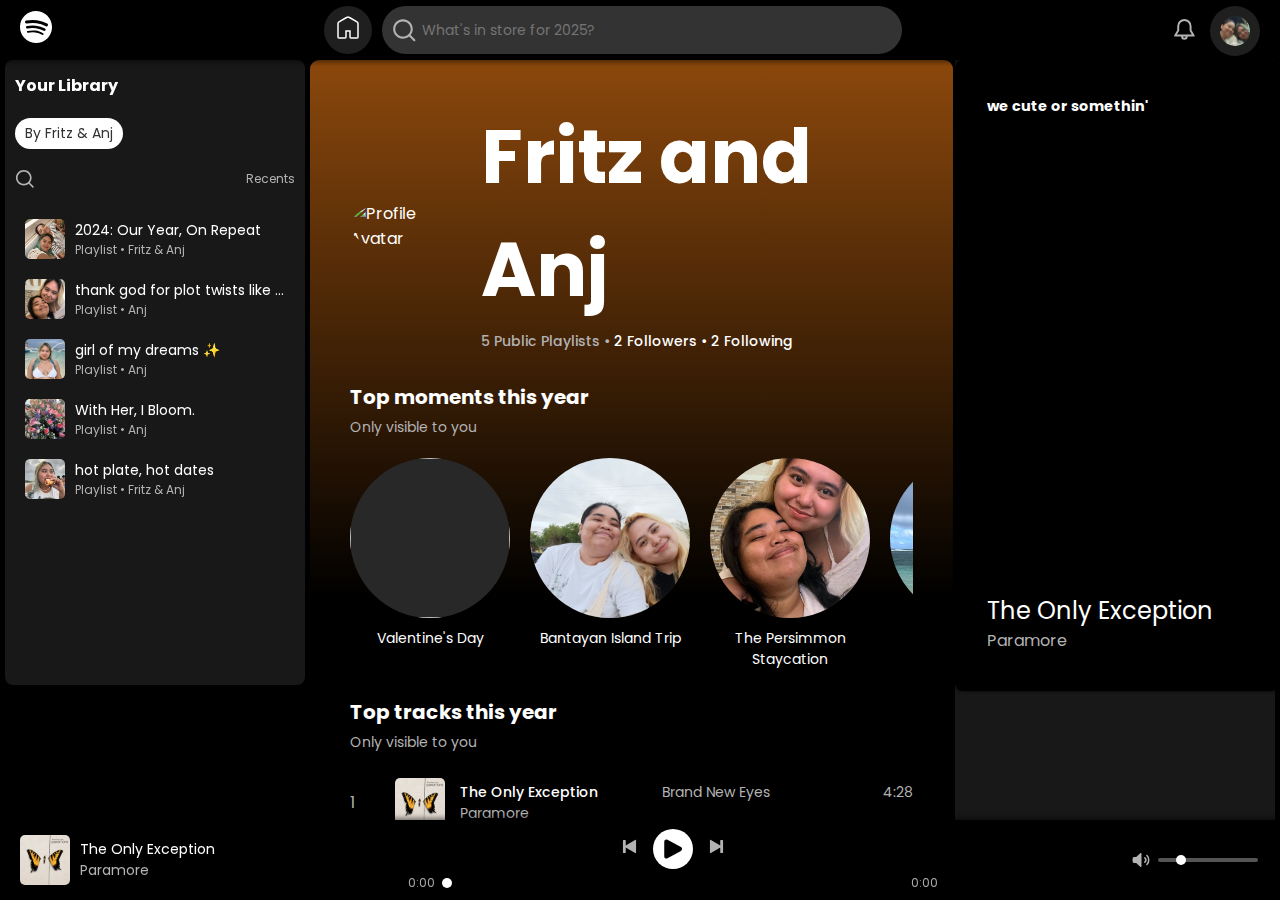
==== commit a62b3f27: "Update index.html" ====
--- a/index.html
+++ b/index.html
@@ -114,7 +114,7 @@
         <!-- USER -->
         <div class="profile-header">
           <div class="profile-avatar">
-            <img src="assets/img/fritz+anj.jpg" alt="Profile Avatar">
+            <img src="assets/img/fritz+anj.JPG" alt="Profile Avatar">
           </div>
           <div class="profile-info">
             <h1>Fritz and Anj</h1>
@@ -384,4 +384,4 @@
     <audio id="audio"></audio>
     <script src="assets/js/main.js"></script>
   </body>
-</html>+</html>
--- a/assets/css/styles.css
+++ b/assets/css/styles.css
@@ -0,0 +1,959 @@
+<style>
+/* styles.css */
+
+
+@font-face {
+  font-family: 'Poppins';
+  src: url('../fonts/Poppins.ttf') format('truetype'),
+    url('../fonts/Poppins.ttf') format('truetype');
+  font-weight: normal;
+  font-style: normal;
+}
+
+/* Remove the underline and change color for links */
+a {
+    text-decoration: none;  /* Removes underline */
+    color: inherit;  /* Inherit the color from the parent element */
+}
+
+/* Remove visited link styles (purple color) */
+a:visited {
+    color: inherit;  /* Inherit color or specify a custom color */
+    text-decoration: none;  /* Ensure no underline on visited links */
+}
+
+.navbar {
+  position: fixed;/* Keep the navbar fixed at the top */
+  top: 0;
+  left: 0;
+  width: 100%;/* Stretch the navbar across the screen */
+  max-width: 100vw;/* Prevent horizontal overflow */
+  height: 60px;
+  display: flex;
+  justify-content: space-between;
+  align-items: center;
+  padding: 0 20px;/* Ensure consistent padding */
+  background-color: #000;/* Distinct background color */
+  z-index: 1000;/* Ensure it's above all other elements */
+  box-shadow: 0 2px 5px rgba(0, 0, 0, 0.5);/* Subtle shadow for a clean look */
+  box-sizing: border-box;/* Include padding in width calculations */
+  overflow: hidden;/* Prevent content overflow */
+}
+
+body {
+  margin: 0;
+  font-family: "Poppins", Arial, sans-serif;
+  background-color: #000;
+  color: #fff;
+  box-sizing: border-box;
+    height: 100vh;
+    overflow: hidden; /* Prevent page scrollbars */
+    display: flex;
+    flex-direction: column;
+}
+
+
+
+
+/*.main {
+  display: flex;
+  margin-top: 40px;
+  width: 100%;
+  margin-left: auto;
+  margin-right: auto;
+  padding: 20px;
+  box-sizing: content-box;
+  overflow: hidden;
+  height: 100vh;
+}
+*/
+
+.main {
+    display: flex;
+    height: 100vh; /* Full height of the viewport */
+    overflow: hidden; /* Prevent horizontal scrolling */
+}
+
+input {
+  font-family: "Poppins", Arial, sans-serif;
+}
+
+.navbar {
+  display: flex;
+  justify-content: space-between;
+  align-items: center;
+  padding: 10px 20px;
+  height: 60px;
+}
+
+.nav-left,
+.nav-right {
+  display: flex;
+  align-items: center;
+  gap: 10px;
+}
+
+.nav-icon {
+  background: none;
+  border: none;
+  color: #b3b3b3;
+  font-size: 16px;
+  cursor: pointer;
+}
+
+.nav-icon:hover {
+  color: #fff;
+}
+
+.nav-home img {
+  width: 24px;
+  height: 24px;
+  cursor: pointer;
+}
+
+.nav-center {
+  flex-grow: 1;
+  display: flex;
+  justify-content: center;
+}
+
+.search-bar {
+  display: flex;
+  align-items: center;
+  background-color: #333;
+  border-radius: 50px;
+  padding: 5px 10px;
+  width: 100%;
+  max-width: 500px;
+}
+
+.search-input {
+  flex-grow: 1;
+  background: none;
+  border: none;
+  color: #fff;
+  padding: 5px;
+  font-size: 14px;
+}
+
+.search-input:focus {
+  outline: none;
+}
+
+.search-icon {
+  background: none;
+  border: none;
+  cursor: pointer;
+}
+
+.profile-pic{
+  margin-top: 8px;
+}
+
+.nav-right .profile-pic img {
+  width: 30px;
+  height: 30px;
+  border-radius: 50%;
+  cursor: pointer;
+  padding: 10px;
+  background-color: #1f1f1f;
+}
+
+.home {
+  display: flex;
+  justify-content: center;
+  align-items: center;
+  height: 100%;
+  margin-right: 10px;
+}
+
+.home svg {
+  display: block;/* Ensures the SVG behaves as a block-level element */
+  margin: 0 auto;/* Centers the SVG horizontally */
+  padding: 10px;/* Adds some space around the SVG inside the border */
+  border: 2px transparent #ffffff;/* Set the border color and thickness */
+  border-radius: 50%;/* Makes the border rounded (circle shape) */
+  background-color: #1f1f1f;
+
+}
+
+.notifs svg{
+  margin-top: 10px;
+}
+
+/*SIDEBAR*/
+
+/*.sidebar {
+  flex-shrink: 0;
+  width: 300px;
+  height: 100vh;
+  background-color: #181818;
+  padding: 20px;
+  display: flex;
+  flex-direction: column;
+  border-radius: 8px;
+  position: fixed;
+  left: 5px;
+}*/
+
+.sidebar {
+    flex-shrink: 0; /* Prevent shrinking */
+    width: 300px; /* Fixed width */
+    height: 625px; /* Full height of the viewport */
+    overflow-y: auto; /* Enable vertical scrolling for content */
+    position: fixed;
+    top: 60px;
+    left: 5px;
+    background-color: #181818; /* Sidebar background */
+    z-index: 100; /* Ensure it stays above other content */
+    padding: 0 10px;
+    box-sizing: border-box;
+    border-radius: 8px;
+}
+
+.sidebar h2 {
+  font-size: 16px;
+  color: #fff;
+  margin-bottom: 20px;
+}
+
+.tabs {
+  display: flex;
+  gap: 10px;
+  margin-bottom: 20px;
+}
+
+.tab {
+  padding: 5px 10px;
+  font-size: 14px;
+  color: #b3b3b3;
+  background-color: #282828;
+  border-radius: 20px;
+  cursor: pointer;
+  text-align: center;
+}
+
+.tab:hover,
+.tab.active {
+  background-color: #fff;
+  color: #333;
+}
+
+.search-bar-side {
+  display: flex;
+  align-items: center;
+  margin-bottom: 20px;
+  justify-content: space-between;
+}
+
+.search-bar-side input {
+  width: 100%;
+  padding: 5px 10px;
+  background-color: #282828;
+  border: none;
+  border-radius: 20px;
+  color: #fff;
+}
+
+.recent-sort {
+  font-size: 12px;
+  color: #b3b3b3;
+  text-align: right;
+  cursor: pointer;
+}
+
+.recent-sort:hover {
+  color: #fff;
+}
+
+.playlist {
+  display: flex;
+  align-items: center;
+  gap: 10px;
+/*  margin-bottom: 15px;*/
+  padding: 10px 20px 10px 10px;
+}
+
+.playlist img {
+  width: 40px;
+  height: 40px;
+  border-radius: 5px;
+}
+
+.playlist-info {
+  display: flex;
+  flex-direction: column;
+  width: 210px;
+}
+
+.playlist-info span {
+  font-size: 14px;
+}
+
+.playlist-info span:first-child {
+  font-weight: 400;
+  color: #fff;
+  white-space: nowrap;
+    overflow: hidden;
+    text-overflow: ellipsis;
+}
+
+.playlist-info span:last-child {
+  font-size: 12px;
+  color: #b3b3b3;
+}
+
+.playlist:hover {
+  cursor: pointer;
+}
+
+/*MAIN CONTENT*/
+/*.spotify-ui {
+  width: 50%;
+  max-width: 1200px;
+  padding: 40px 65px;
+  margin: 0 7px;
+  background: linear-gradient(to bottom, #ff7e5f -50%, #000 80%);
+  border-radius: 8px;
+  position: relative;
+  margin: auto;
+}*/
+
+.spotify-ui {
+    position: relative;
+    top: 60px;
+    flex: 1; /* Take up remaining horizontal space */
+    margin-left: 310px; /* Offset by sidebar width */
+    margin-right: 327px; /* Offset by now-playing width */
+    overflow-y: auto; /* Enable vertical scrolling */
+    height: 100vh; /* Full height of the viewport */
+    padding: 40px 40px 150px;
+    box-sizing: border-box; /* Include padding in width/height */
+    background: linear-gradient(to bottom, #ff8416  -50%, #000 60%);
+    scrollbar-width: none; /* For Firefox */
+    scroll-behavior: smooth;
+    box-shadow: 0 4px 6px rgba(0, 0, 0, 0.3); /* Add shadow for depth */
+    border-radius: 9px;
+  }
+
+
+.spotify-ui::-webkit-scrollbar {
+    display: none; /* For Chrome, Safari, and Edge */
+}
+
+
+.profile-header {
+  display: flex;
+  align-items: center;
+  margin-bottom: 20px;
+}
+
+.profile-avatar img {
+  width: 200px;
+  height: 200px;
+  border-radius: 50%;
+  margin-right: 20px;
+}
+
+.profile-info h1 {
+  margin: 0;
+  font-size: 75px;
+}
+
+.profile-info p {
+  margin: 5px 0 0 0;
+  font-size: 14px;
+  color: #b3b3b3;
+  font-weight: 500;
+}
+
+.profile-info span{
+  color: white;
+}
+
+.top-artists-section,
+.top-tracks,
+.playlist-header {
+  margin-top: 30px;
+}
+
+.top-artists-section h2,
+.top-tracks h2,
+.playlist-header h2 {
+  font-size: 20px;
+  margin-bottom: 5px;
+}
+
+.top-artists-section p,
+.top-tracks p,
+.playlist-header p {
+  font-size: 14px;
+  color: #b3b3b3;
+  margin-bottom: 20px;
+  margin-top: 0;
+}
+
+.artists-grid {
+  display: flex;
+  gap: 20px;
+  overflow-x: auto;
+  padding-bottom: 10px;
+  justify-content: space-around;
+  margin-top: 20px;
+}
+
+.artist {
+  display: flex;
+  flex-direction: column;
+  align-items: center;
+  text-align: center;
+}
+
+.artist img {
+  width: 120px;
+  height: 120px;
+  border-radius: 50%;
+  margin-bottom: 10px;
+  background-color: #282828;/* Placeholder color */
+}
+
+.top-artists-section .cover img,
+.top-artists-section .artists-grid img{
+  width: 160px;
+  height: 160px;
+  object-fit: cover;
+}
+
+.top-artists-section.artists-grid.followers{
+  justify-content: flex-start;
+}
+
+.artist span {
+  font-size: 14px;
+  color: #fff;
+}
+
+/*NOW PLAYING*/
+/*.now-playing {
+  display: flex;
+  height: auto;
+  background-color: #000;
+  position: fixed;
+  right: 0;
+}*/
+
+.now-playing {
+    flex-shrink: 0; /* Prevent shrinking */
+    width: 320px; /* Fixed width */
+    height: 100vh; /* Full height of the viewport */
+    position: fixed;
+    top: 60px;
+    right: 5px;
+    background-color: #181818; /* Background color */
+    z-index: 100; /* Ensure it stays above other content */
+}
+
+
+.right-section {
+  width: 320px;
+  padding: 2px;
+/*  background-color: #181818;*/
+  border-radius: 12px;
+  display: flex;
+  flex-direction: column;
+  justify-content: space-between;
+  position: relative;
+}
+
+.video-container {
+  position: relative;
+  border-radius: 8px;
+  overflow: hidden;
+}
+
+.background-video {
+  width: 100%;
+  height: 620px;
+  object-fit: cover;
+  border-radius: 8px;
+  opacity: 0.5;
+}
+
+/* Overlay for Section Title */
+.playing-info {
+  position: absolute;
+  top: 20px;
+  left: 20px;
+  color: #fff;
+  z-index: 2;
+  text-align: left;
+}
+
+.section-title {
+  font-size: 0.9rem;
+  color: #fff;
+  margin-bottom: 8px;
+}
+
+/* Overlay for Artist Info */
+.artist-info {
+  position: absolute;
+  bottom: 20px;
+  left: 20px;
+  color: #fff;
+  z-index: 2;
+  text-align: left;
+}
+
+.song-title {
+  font-size: 1.5rem;
+  font-weight: 400;
+  margin: 0;
+}
+
+.artist-name {
+  font-size: 1rem;
+  color: #b3b3b3;
+  margin-top: 0;
+}
+
+/* Optional: Related Section */
+.related-section {
+  font-size: 0.9rem;
+  color: #b3b3b3;
+}
+
+.video-thumbnails {
+  display: flex;
+  gap: 10px;
+  margin-top: 10px;
+}
+
+.thumbnail {
+  width: 50px;
+  height: 50px;
+  background-color: #333;
+  border-radius: 4px;
+}
+
+/*iframe {
+  position: fixed;
+  bottom: 0;
+  left: 0;
+  width: 100%;
+  z-index: 1000; 
+}*/
+
+/*.CoverArtSingle_coverArtSingle__KLcKa{
+  width: 64px;
+  height: 64px;
+}*/
+
+/*LOCAL PLAYER*/
+
+.player {
+  position: fixed;
+  bottom: 0;
+  left: 0;
+  width: 100%;/* Ensures it stretches across the screen */
+  max-height: 80px;/* Limits the height to avoid overflow */
+  background-color: #000;
+  display: flex;
+  justify-content: space-between;
+  align-items: center;
+  padding: 10px 20px;
+  box-shadow: 0 -2px 5px rgba(0, 0, 0, 0.5);
+  z-index: 9999;
+  box-sizing: border-box;/* Ensures padding does not affect dimensions */
+  overflow: hidden;/* Hides any overflowing content */
+}
+
+.left-section,
+.center-section,
+.right-section {
+  display: flex;
+  align-items: center;
+  flex-wrap: nowrap;/* Prevents wrapping inside the player */
+}
+
+.center-section {
+  flex: 1;
+  flex-direction: column;
+  align-items: center;
+  max-width: 70%;/* Ensures it doesn't take too much space */
+  /*overflow: hidden; Hides long text overflow */
+  text-overflow: ellipsis;/* Adds ellipsis for long overflowing text */
+  white-space: nowrap;/* Prevents text from wrapping */
+}
+
+.album-art {
+  width: 50px;
+  height: 50px;
+  border-radius: 5px;
+  margin-right: 10px;
+  flex-shrink: 0;/* Prevents shrinking on smaller screens */
+}
+
+.track-info {
+  display: flex;
+  flex-direction: column;
+  overflow: hidden;/* Hides overflowing text */
+}
+
+.track-name {
+  font-weight: 400;
+  font-size: 14px;
+  white-space: nowrap;/* Prevents wrapping */
+  overflow: hidden;
+  text-overflow: ellipsis;/* Adds ellipsis for overflowing text */
+}
+
+.track-artist {
+  font-size: 12px;
+  color: #aaa;
+  white-space: nowrap;
+  overflow: hidden;
+  text-overflow: ellipsis;
+}
+
+.controls {
+  display: flex;
+  gap: 10px;
+  margin-bottom: 5px;
+}
+
+.control-button {
+  background: none;
+  border: none;
+  color: white;
+  font-size: 18px;
+  cursor: pointer;
+}
+
+.control-button:hover {
+  color: white;
+  transform: scale(1.05);
+}
+
+
+.play-pause {
+  background-color: #fff; /* Set background color */
+  border: none;
+  color: white;
+  font-size: 18px;
+  cursor: pointer;
+  border-radius: 50%; /* Optional: Make it circular */
+  width: 40px; /* Set width for circular shape */
+  height: 40px; /* Set height for circular shape */
+  display: flex;
+  align-items: center;
+  justify-content: center;
+}
+
+.play-pause:hover {
+  background-color: #fff; /* Change background color on hover */
+  color: #fff;
+}
+
+.progress-bar {
+  display: flex;
+  align-items: center;
+  gap: 5px;
+  width: 100%;
+  max-width: 530px;/* Prevents it from becoming too wide */
+  flex: 1;/* Allows it to grow while respecting other sections */
+}
+
+.progress-bar input[type="range"] {
+  flex: 1;
+  appearance: none;
+  height: 4px;
+  background: linear-gradient(to right, white var(--progress), #555 var(--progress));
+  border-radius: 2px;
+  cursor: pointer;
+}
+
+.progress-bar input[type="range"]::-webkit-slider-thumb {
+  appearance: none;
+  width: 10px;
+  height: 10px;
+  background: white;
+  border-radius: 50%;
+  cursor: pointer;
+}
+
+.progress-bar input[type="range"]::-moz-range-thumb {
+  width: 10px;
+  height: 10px;
+  background: white;
+  border-radius: 50%;
+  cursor: pointer;
+}
+
+.current-time,
+.duration {
+  font-size: 12px;
+  color: #aaa;
+}
+
+.right-section {
+  display: flex;
+  align-items: center;
+  gap: 10px;
+  background-color: black;
+/*  padding: 8px 12px;*/
+  border-radius: 8px;
+  box-shadow: 0 1px 3px rgba(0, 0, 0, 0.5);
+  flex-shrink: 0;/* Ensures it doesn't shrink */
+  overflow: hidden;
+}
+
+.volume{
+  display: flex;
+  align-items: center;
+  max-width: 70%;
+  overflow: hidden;
+  text-overflow: ellipsis;
+  white-space: nowrap;
+}
+
+.volume svg{
+  margin-right: 5px;
+}
+
+#volume-control {
+  appearance: none;
+  width: 100px;
+  height: 4px;
+  background: #555;
+  border-radius: 4px;
+  outline: none;
+  cursor: pointer;
+  position: relative;
+/*  overflow: hidden;*/
+}
+
+#volume-control::-webkit-slider-thumb {
+  appearance: none;
+  width: 10px;
+  height: 10px;
+  background: white;
+  border-radius: 50%;
+  cursor: pointer;
+}
+
+#volume-control::-moz-range-thumb {
+  width: 10px;
+  height: 10px;
+  background: white;
+  border-radius: 50%;
+  cursor: pointer;
+}
+
+/*TOP TRACKS*/
+.top-tracks {
+  max-width: 800px;
+  margin: 0;
+}
+.track-list {
+  margin-top: 20px;
+}
+
+.track {
+  display: grid;
+  grid-template-columns: 30px 50px 1fr 1fr 50px;
+  align-items: center;
+  gap: 15px;
+  padding: 5px 0;
+/*  border-bottom: 1px solid #282828;*/
+  position: relative;
+}
+
+.track-number {
+  font-size: 16px;
+  color: #b3b3b3;
+  cursor: pointer;
+  transition: color 0.3s ease;
+}
+
+.track-number:hover {
+  color: #1db954; /* Spotify green */
+}
+
+.track-cover {
+  width: 50px;
+  height: 50px;
+  border-radius: 5px;
+  object-fit: cover;
+}
+
+.track-details {
+  overflow: hidden;
+}
+
+.track-title {
+  font-size: 16px;
+  color: white;
+  white-space: nowrap;
+  overflow: hidden;
+  text-overflow: ellipsis;
+  margin-bottom: 5px;
+  font-weight: 500;
+}
+
+.track-artist {
+  font-size: 14px;
+  color: #b3b3b3;
+  white-space: nowrap;
+  overflow: hidden;
+  text-overflow: ellipsis;
+}
+
+.track-album {
+  font-size: 14px;
+  color: #b3b3b3;
+  overflow: hidden;
+  text-overflow: ellipsis;
+  white-space: nowrap;
+}
+
+.track-duration {
+  font-size: 14px;
+  color: #b3b3b3;
+  text-align: right;
+}
+
+.track-details p{
+  margin: 0;
+  font-size: 14px;
+  color: #fff;
+}
+
+p.track-artist{
+  color: #b3b3b3;
+}
+
+
+
+/*PUBLIC PLAYLISTS*/
+.playlists-section {
+  max-width: 1000px;
+  margin: 0 auto;
+}
+
+.playlists-grid .playlist-header {
+  display: flex;
+  justify-content: space-between;
+  align-items: center;
+  margin-bottom: 20px;
+}
+
+.playlists-section .playlist-header h2 {
+  margin-bottom: 15px;
+}
+
+.playlists-section .playlist-header .show-all {
+  font-size: 14px;
+  color: #1db954;
+  text-decoration: none;
+}
+
+.playlists-section .playlist-header .show-all:hover {
+  text-decoration: underline;
+}
+
+.playlists-grid {
+  display: grid;
+  grid-template-columns: repeat(auto-fill, minmax(150px, 1fr));
+  gap: 20px;
+}
+
+.playlists-grid .playlists {
+  text-align: center;
+}
+
+.playlists-grid .playlist-cover {
+  width: 100%;
+  height: auto;
+  border-radius: 8px;
+  object-fit: cover;
+  background-color: #282828;
+}
+
+.playlists-grid .playlist-title {
+  font-size: 16px;
+  color: white;
+  margin-top: 10px;
+  margin-bottom: 5px;
+  overflow: hidden;
+  text-overflow: ellipsis;
+  text-align: left;
+}
+
+.playlists-grid .playlist-creator {
+  font-size: 14px;
+  color: #b3b3b3;
+  margin: 0;
+  text-align: left;
+}
+
+.artists-grid.followers,
+.artists-grid.following{
+  justify-content: flex-start;
+}
+
+.artists-grid.followers img,
+.artists-grid.following img{
+  width: 160px;
+  height: auto;
+} 
+
+/* Modal Styles */
+.modal {
+  display: none; /* Hidden by default */
+  position: fixed;
+  z-index: 1000;
+  left: 0;
+  top: 0;
+  width: 100%;
+  height: 100%;
+  overflow: auto;
+  background-color: rgba(0, 0, 0, 0.9);
+}
+
+.modal-content {
+  margin: 40px auto;
+  display: block;
+  max-width: 80%;
+  max-height: 80%;
+}
+
+#modal-caption {
+  margin: 20px auto;
+  text-align: center;
+  color: #fff;
+  font-size: 16px;
+}
+
+.close {
+  position: absolute;
+  top: 20px;
+  right: 35px;
+  color: #fff;
+  font-size: 40px;
+  font-weight: bold;
+  cursor: pointer;
+}
+
+.close:hover,
+.close:focus {
+  color: #bbb;
+  text-decoration: none;
+  cursor: pointer;
+}
+
+.artist{
+  cursor: pointer;
+}
+</style>
+
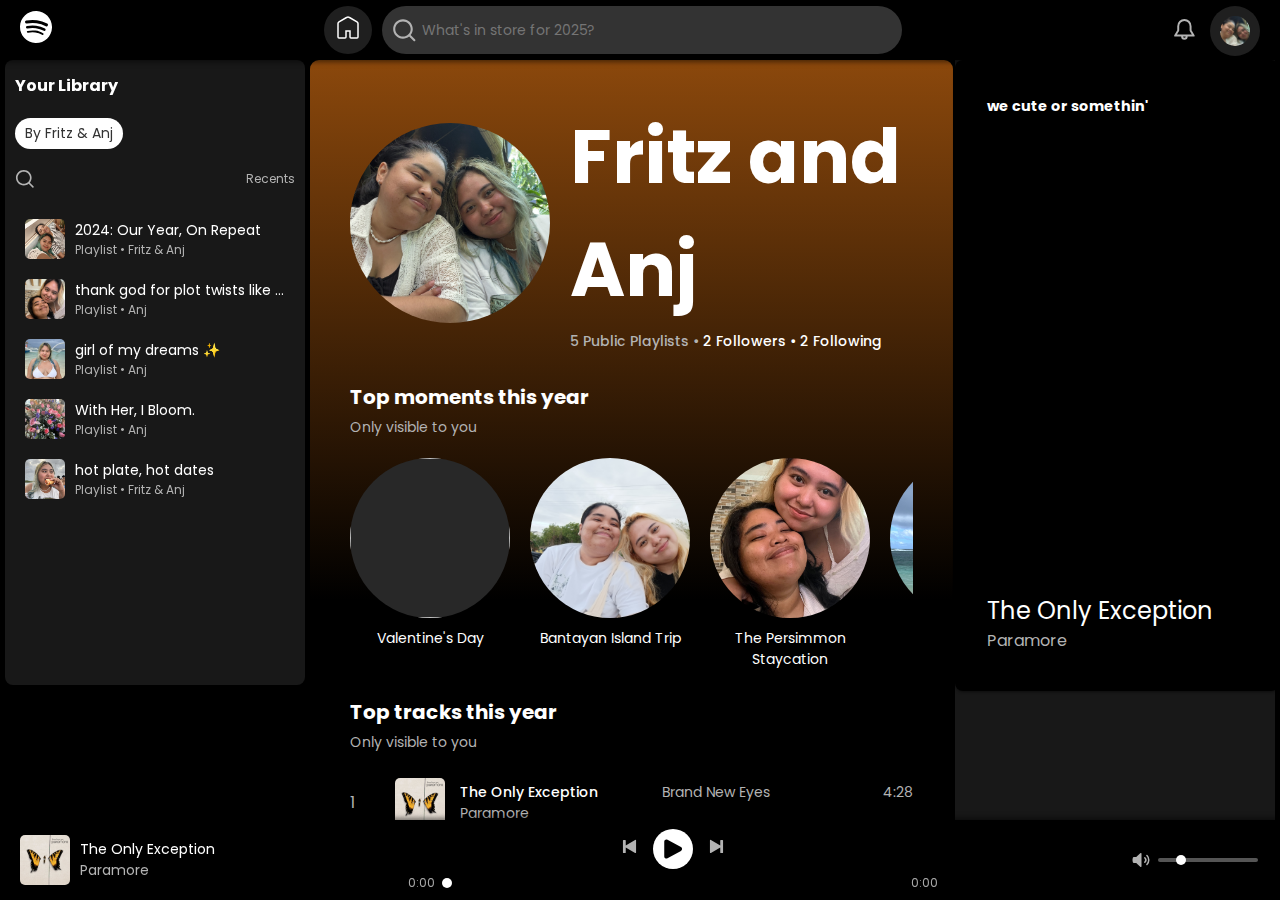
==== commit d0c15871: "Update index.html" ====
--- a/index.html
+++ b/index.html
@@ -14,7 +14,7 @@
     <!-- NAVBAR -->
     <nav class="navbar">
       <div class="nav-left">
-        <a href="index.html">
+        <a href="https://anjerrieb.github.io/theorangemanor/">
           <svg role="img" viewBox="0 0 24 24" aria-label="Spotify" aria-hidden="false" height="32" data-encore-id="logoSpotify" class="Svg-sc-6c3c1v-0 dDJltW">
             <title>Spotify</title>
             <path d="M13.427.01C6.805-.253 1.224 4.902.961 11.524.698 18.147 5.853 23.728 12.476 23.99c6.622.263 12.203-4.892 12.466-11.514S20.049.272 13.427.01m5.066 17.579a.717.717 0 0 1-.977.268 14.4 14.4 0 0 0-5.138-1.747 14.4 14.4 0 0 0-5.42.263.717.717 0 0 1-.338-1.392c1.95-.474 3.955-.571 5.958-.29 2.003.282 3.903.928 5.647 1.92a.717.717 0 0 1 .268.978m1.577-3.15a.93.93 0 0 1-1.262.376 17.7 17.7 0 0 0-5.972-1.96 17.7 17.7 0 0 0-6.281.238.93.93 0 0 1-1.11-.71.93.93 0 0 1 .71-1.11 19.5 19.5 0 0 1 6.94-.262 19.5 19.5 0 0 1 6.599 2.165c.452.245.62.81.376 1.263m1.748-3.551a1.147 1.147 0 0 1-1.546.488 21.4 21.4 0 0 0-6.918-2.208 21.4 21.4 0 0 0-7.259.215 1.146 1.146 0 0 1-.456-2.246 23.7 23.7 0 0 1 8.034-.24 23.7 23.7 0 0 1 7.657 2.445c.561.292.78.984.488 1.546m13.612-.036-.832-.247c-1.67-.495-2.14-.681-2.14-1.353 0-.637.708-1.327 2.264-1.327 1.539 0 2.839.752 3.51 1.31.116.096.24.052.24-.098V6.935c0-.097-.027-.15-.098-.203-.83-.62-2.272-1.07-3.723-1.07-2.953 0-4.722 1.68-4.722 3.59 0 2.157 1.371 2.91 3.626 3.546l.973.274c1.689.478 1.998.902 1.998 1.556 0 1.097-.831 1.433-2.07 1.433-1.556 0-3.457-.911-4.35-2.025-.08-.098-.177-.053-.177.062v2.423c0 .097.01.141.08.22.743.814 2.52 1.53 4.59 1.53 2.546 0 4.456-1.485 4.456-3.784 0-1.787-1.052-2.865-3.625-3.635m10.107-1.76c-1.68 0-2.653 1.026-3.219 2.052V9.376c0-.08-.044-.124-.124-.124h-2.22c-.079 0-.123.044-.123.124V20.72c0 .08.044.124.124.124h2.22c.079 0 .123-.044.123-.124v-4.536c.566 1.025 1.521 2.034 3.237 2.034 2.264 0 3.89-1.955 3.89-4.581s-1.644-4.545-3.908-4.545m-.654 6.986c-1.185 0-2.211-1.167-2.618-2.458.407-1.362 1.344-2.405 2.618-2.405 1.211 0 2.051.92 2.051 2.423s-.84 2.44-2.051 2.44m40.633-6.826h-2.264c-.08 0-.115.017-.15.097l-2.282 5.483-2.29-5.483c-.035-.08-.07-.097-.15-.097h-3.661v-.584c0-.955.645-1.397 1.476-1.397.496 0 1.035.256 1.415.486.089.053.15-.008.115-.088l-.796-1.901a.26.26 0 0 0-.124-.133c-.389-.203-1.025-.38-1.644-.38-1.875 0-2.954 1.432-2.954 3.254v.743h-1.503c-.08 0-.124.044-.124.124v1.768c0 .08.044.124.124.124h1.503v6.668c0 .08.044.123.124.123h2.264c.08 0 .124-.044.124-.123v-6.668h1.936l2.812 6.11-1.512 3.325c-.044.098.009.142.097.142h2.414c.08 0 .116-.018.15-.097l4.997-11.355c.035-.08-.009-.141-.097-.141M54.964 9.04c-2.865 0-4.837 2.025-4.837 4.616 0 2.573 1.971 4.616 4.837 4.616 2.856 0 4.846-2.043 4.846-4.616 0-2.591-1.99-4.616-4.846-4.616m.008 7.065c-1.37 0-2.343-1.043-2.343-2.45 0-1.405.973-2.449 2.343-2.449 1.362 0 2.335 1.043 2.335 2.45 0 1.406-.973 2.45-2.335 2.45m33.541-6.334a1.24 1.24 0 0 0-.483-.471 1.4 1.4 0 0 0-.693-.17q-.384 0-.693.17a1.24 1.24 0 0 0-.484.471q-.174.302-.174.681 0 .375.174.677.175.3.484.471t.693.17.693-.17.483-.471.175-.676q0-.38-.175-.682m-.211 1.247a1 1 0 0 1-.394.39 1.15 1.15 0 0 1-.571.14 1.16 1.16 0 0 1-.576-.14 1 1 0 0 1-.391-.39 1.14 1.14 0 0 1-.14-.566q0-.316.14-.562t.391-.388.576-.14q.32 0 .57.14.253.141.395.39t.142.565q0 .312-.142.56m-19.835-5.78c-.85 0-1.468.6-1.468 1.396s.619 1.397 1.468 1.397c.866 0 1.485-.6 1.485-1.397 0-.796-.619-1.397-1.485-1.397m19.329 5.19a.31.31 0 0 0 .134-.262q0-.168-.132-.266-.132-.099-.381-.099h-.588v1.229h.284v-.489h.154l.374.489h.35l-.41-.518a.5.5 0 0 0 .215-.084m-.424-.109h-.26v-.3h.27q.12 0 .184.036a.12.12 0 0 1 .065.116.12.12 0 0 1-.067.111.4.4 0 0 1-.192.037M69.607 9.252h-2.263c-.08 0-.124.044-.124.124v8.56c0 .08.044.123.124.123h2.263c.08 0 .124-.044.124-.123v-8.56c0-.08-.044-.124-.124-.124m-3.333 6.605a2.1 2.1 0 0 1-1.053.257c-.725 0-1.185-.425-1.185-1.362v-3.484h2.211c.08 0 .124-.044.124-.124V9.376c0-.08-.044-.124-.124-.124h-2.21V6.944c0-.097-.063-.15-.15-.08l-3.954 3.113c-.053.044-.07.088-.07.16v1.007c0 .08.044.124.123.124h1.539v3.855c0 2.087 1.203 3.06 2.918 3.06.743 0 1.46-.194 1.884-.442.062-.035.07-.07.07-.133v-1.68c0-.088-.044-.115-.123-.07" transform="translate(-0.95,0)" fill="#ffffff"></path>
@@ -23,7 +23,7 @@
       </div>
       <div class="nav-center">
         <div class="home">
-          <a href="index.html">
+          <a href="https://anjerrieb.github.io/theorangemanor/">
             <svg role="img" aria-hidden="true" viewBox="0 0 28 28" height="28" class="Svg-sc-ytk21e-0 bneLcE">
               <path d="M13.5 1.515a3 3 0 0 0-3 0L3 5.845a2 2 0 0 0-1 1.732V21a1 1 0 0 0 1 1h6a1 1 0 0 0 1-1v-6h4v6a1 1 0 0 0 1 1h6a1 1 0 0 0 1-1V7.577a2 2 0 0 0-1-1.732l-7.5-4.33z" transform="translate(2)" fill="none" stroke="#ffffff" stroke-width="1.5"></path>
             </svg>
@@ -43,7 +43,7 @@
           </svg>
         </div>
         <div class="profile-pic">
-          <a href="index.html">
+          <a href="https://anjerrieb.github.io/theorangemanor/">
             <img src="assets/img/fritz+anj.ico" alt="Profile Picture">
           </a>
         </div>
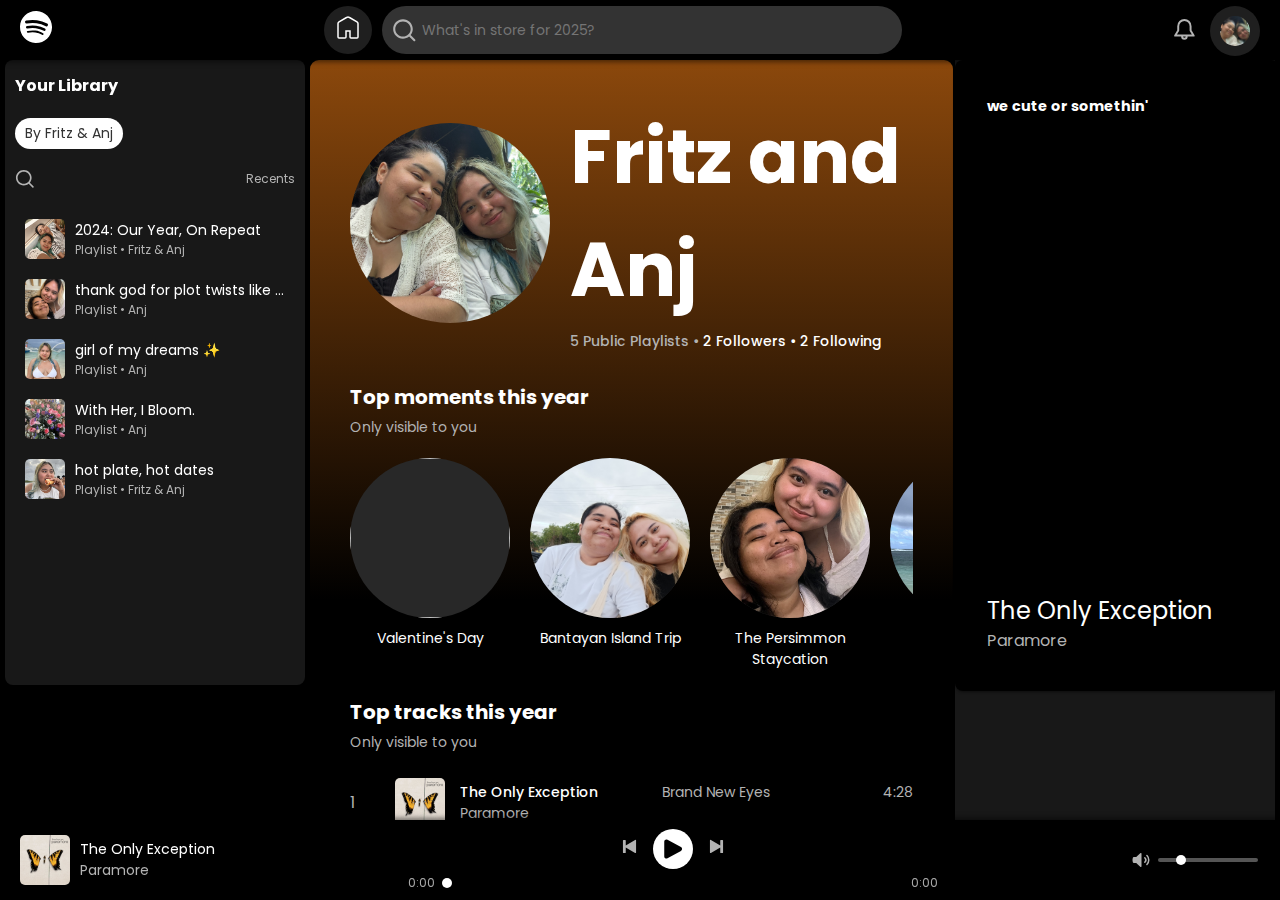
==== commit 0e2d565f: "Add files via upload" ====
--- a/index.html
+++ b/index.html
@@ -14,7 +14,7 @@
     <!-- NAVBAR -->
     <nav class="navbar">
       <div class="nav-left">
-        <a href="https://anjerrieb.github.io/theorangemanor/">
+        <a href="index.html">
           <svg role="img" viewBox="0 0 24 24" aria-label="Spotify" aria-hidden="false" height="32" data-encore-id="logoSpotify" class="Svg-sc-6c3c1v-0 dDJltW">
             <title>Spotify</title>
             <path d="M13.427.01C6.805-.253 1.224 4.902.961 11.524.698 18.147 5.853 23.728 12.476 23.99c6.622.263 12.203-4.892 12.466-11.514S20.049.272 13.427.01m5.066 17.579a.717.717 0 0 1-.977.268 14.4 14.4 0 0 0-5.138-1.747 14.4 14.4 0 0 0-5.42.263.717.717 0 0 1-.338-1.392c1.95-.474 3.955-.571 5.958-.29 2.003.282 3.903.928 5.647 1.92a.717.717 0 0 1 .268.978m1.577-3.15a.93.93 0 0 1-1.262.376 17.7 17.7 0 0 0-5.972-1.96 17.7 17.7 0 0 0-6.281.238.93.93 0 0 1-1.11-.71.93.93 0 0 1 .71-1.11 19.5 19.5 0 0 1 6.94-.262 19.5 19.5 0 0 1 6.599 2.165c.452.245.62.81.376 1.263m1.748-3.551a1.147 1.147 0 0 1-1.546.488 21.4 21.4 0 0 0-6.918-2.208 21.4 21.4 0 0 0-7.259.215 1.146 1.146 0 0 1-.456-2.246 23.7 23.7 0 0 1 8.034-.24 23.7 23.7 0 0 1 7.657 2.445c.561.292.78.984.488 1.546m13.612-.036-.832-.247c-1.67-.495-2.14-.681-2.14-1.353 0-.637.708-1.327 2.264-1.327 1.539 0 2.839.752 3.51 1.31.116.096.24.052.24-.098V6.935c0-.097-.027-.15-.098-.203-.83-.62-2.272-1.07-3.723-1.07-2.953 0-4.722 1.68-4.722 3.59 0 2.157 1.371 2.91 3.626 3.546l.973.274c1.689.478 1.998.902 1.998 1.556 0 1.097-.831 1.433-2.07 1.433-1.556 0-3.457-.911-4.35-2.025-.08-.098-.177-.053-.177.062v2.423c0 .097.01.141.08.22.743.814 2.52 1.53 4.59 1.53 2.546 0 4.456-1.485 4.456-3.784 0-1.787-1.052-2.865-3.625-3.635m10.107-1.76c-1.68 0-2.653 1.026-3.219 2.052V9.376c0-.08-.044-.124-.124-.124h-2.22c-.079 0-.123.044-.123.124V20.72c0 .08.044.124.124.124h2.22c.079 0 .123-.044.123-.124v-4.536c.566 1.025 1.521 2.034 3.237 2.034 2.264 0 3.89-1.955 3.89-4.581s-1.644-4.545-3.908-4.545m-.654 6.986c-1.185 0-2.211-1.167-2.618-2.458.407-1.362 1.344-2.405 2.618-2.405 1.211 0 2.051.92 2.051 2.423s-.84 2.44-2.051 2.44m40.633-6.826h-2.264c-.08 0-.115.017-.15.097l-2.282 5.483-2.29-5.483c-.035-.08-.07-.097-.15-.097h-3.661v-.584c0-.955.645-1.397 1.476-1.397.496 0 1.035.256 1.415.486.089.053.15-.008.115-.088l-.796-1.901a.26.26 0 0 0-.124-.133c-.389-.203-1.025-.38-1.644-.38-1.875 0-2.954 1.432-2.954 3.254v.743h-1.503c-.08 0-.124.044-.124.124v1.768c0 .08.044.124.124.124h1.503v6.668c0 .08.044.123.124.123h2.264c.08 0 .124-.044.124-.123v-6.668h1.936l2.812 6.11-1.512 3.325c-.044.098.009.142.097.142h2.414c.08 0 .116-.018.15-.097l4.997-11.355c.035-.08-.009-.141-.097-.141M54.964 9.04c-2.865 0-4.837 2.025-4.837 4.616 0 2.573 1.971 4.616 4.837 4.616 2.856 0 4.846-2.043 4.846-4.616 0-2.591-1.99-4.616-4.846-4.616m.008 7.065c-1.37 0-2.343-1.043-2.343-2.45 0-1.405.973-2.449 2.343-2.449 1.362 0 2.335 1.043 2.335 2.45 0 1.406-.973 2.45-2.335 2.45m33.541-6.334a1.24 1.24 0 0 0-.483-.471 1.4 1.4 0 0 0-.693-.17q-.384 0-.693.17a1.24 1.24 0 0 0-.484.471q-.174.302-.174.681 0 .375.174.677.175.3.484.471t.693.17.693-.17.483-.471.175-.676q0-.38-.175-.682m-.211 1.247a1 1 0 0 1-.394.39 1.15 1.15 0 0 1-.571.14 1.16 1.16 0 0 1-.576-.14 1 1 0 0 1-.391-.39 1.14 1.14 0 0 1-.14-.566q0-.316.14-.562t.391-.388.576-.14q.32 0 .57.14.253.141.395.39t.142.565q0 .312-.142.56m-19.835-5.78c-.85 0-1.468.6-1.468 1.396s.619 1.397 1.468 1.397c.866 0 1.485-.6 1.485-1.397 0-.796-.619-1.397-1.485-1.397m19.329 5.19a.31.31 0 0 0 .134-.262q0-.168-.132-.266-.132-.099-.381-.099h-.588v1.229h.284v-.489h.154l.374.489h.35l-.41-.518a.5.5 0 0 0 .215-.084m-.424-.109h-.26v-.3h.27q.12 0 .184.036a.12.12 0 0 1 .065.116.12.12 0 0 1-.067.111.4.4 0 0 1-.192.037M69.607 9.252h-2.263c-.08 0-.124.044-.124.124v8.56c0 .08.044.123.124.123h2.263c.08 0 .124-.044.124-.123v-8.56c0-.08-.044-.124-.124-.124m-3.333 6.605a2.1 2.1 0 0 1-1.053.257c-.725 0-1.185-.425-1.185-1.362v-3.484h2.211c.08 0 .124-.044.124-.124V9.376c0-.08-.044-.124-.124-.124h-2.21V6.944c0-.097-.063-.15-.15-.08l-3.954 3.113c-.053.044-.07.088-.07.16v1.007c0 .08.044.124.123.124h1.539v3.855c0 2.087 1.203 3.06 2.918 3.06.743 0 1.46-.194 1.884-.442.062-.035.07-.07.07-.133v-1.68c0-.088-.044-.115-.123-.07" transform="translate(-0.95,0)" fill="#ffffff"></path>
@@ -23,7 +23,7 @@
       </div>
       <div class="nav-center">
         <div class="home">
-          <a href="https://anjerrieb.github.io/theorangemanor/">
+          <a href="index.html">
             <svg role="img" aria-hidden="true" viewBox="0 0 28 28" height="28" class="Svg-sc-ytk21e-0 bneLcE">
               <path d="M13.5 1.515a3 3 0 0 0-3 0L3 5.845a2 2 0 0 0-1 1.732V21a1 1 0 0 0 1 1h6a1 1 0 0 0 1-1v-6h4v6a1 1 0 0 0 1 1h6a1 1 0 0 0 1-1V7.577a2 2 0 0 0-1-1.732l-7.5-4.33z" transform="translate(2)" fill="none" stroke="#ffffff" stroke-width="1.5"></path>
             </svg>
@@ -43,7 +43,7 @@
           </svg>
         </div>
         <div class="profile-pic">
-          <a href="https://anjerrieb.github.io/theorangemanor/">
+          <a href="index.html">
             <img src="assets/img/fritz+anj.ico" alt="Profile Picture">
           </a>
         </div>
@@ -118,7 +118,7 @@
           </div>
           <div class="profile-info">
             <h1>Fritz and Anj</h1>
-            <p>5 Public Playlists • <span>2 Followers • 2 Following</span>
+            <p>5 Public Playlists • <span>2&nbsp;Followers • 2&nbsp;Following</span>
             </p>
           </div>
         </div>
@@ -326,7 +326,7 @@
         <div class="right-section">
           <!-- Placeholder Video -->
           <div class="video-container">
-            <video class="background-video" autoplay muted loop>
+            <video class="background-video" autoplay loop muted playsinline>
               <source src="assets/vid/Fritz_Anj_2024.mp4" type="video/mp4"> Your browser does not support the video tag.
             </video>
             <!-- Section Title Overlay -->
@@ -384,4 +384,4 @@
     <audio id="audio"></audio>
     <script src="assets/js/main.js"></script>
   </body>
-</html>
+</html>--- a/assets/css/styles.css
+++ b/assets/css/styles.css
@@ -955,5 +955,67 @@
 .artist{
   cursor: pointer;
 }
-</style>
-
+
+
+@media only screen and (min-width: 325px) and (max-width: 768px){
+  .background-video{
+    height: 715px;
+  }
+  .now-playing{
+    right: unset;
+    position: absolute;
+  }
+  .right-section{
+    width: 120.5%;
+  }
+  .nav-center,
+  .progress-bar,
+  .volume,
+  .control-button.previous,
+  .control-button.next,
+  .sidebar,
+  .playing-info,
+  .artist-info{
+    display: none;
+  }
+  .profile-avatar img{
+    width: 130px;
+    height: 130px;
+  }
+  .profile-info h1{
+    font-size: 24px;
+  }
+  .top-artists-section .cover img, .top-artists-section .artists-grid img{
+    width: 130px;
+    height: 130px;
+  }
+  .artists-grid{
+    flex-wrap: wrap;
+  }
+  .artist span{
+    width: 145px;
+  }
+  .play-pause{
+    margin-left: 120px;
+  }
+  .now-playing{
+    z-index: 0;
+  }
+  .spotify-ui{
+    z-index: 1;
+    margin: 0;
+    background: transparent;
+    padding: 40px 20px 250px;
+  }
+  .modal-content{
+    margin: 150px auto;
+  }
+  .close{
+    top: 65px;
+  }
+  button#play-pause svg{
+    fill: #000000!important;
+  }
+}
+
+</style>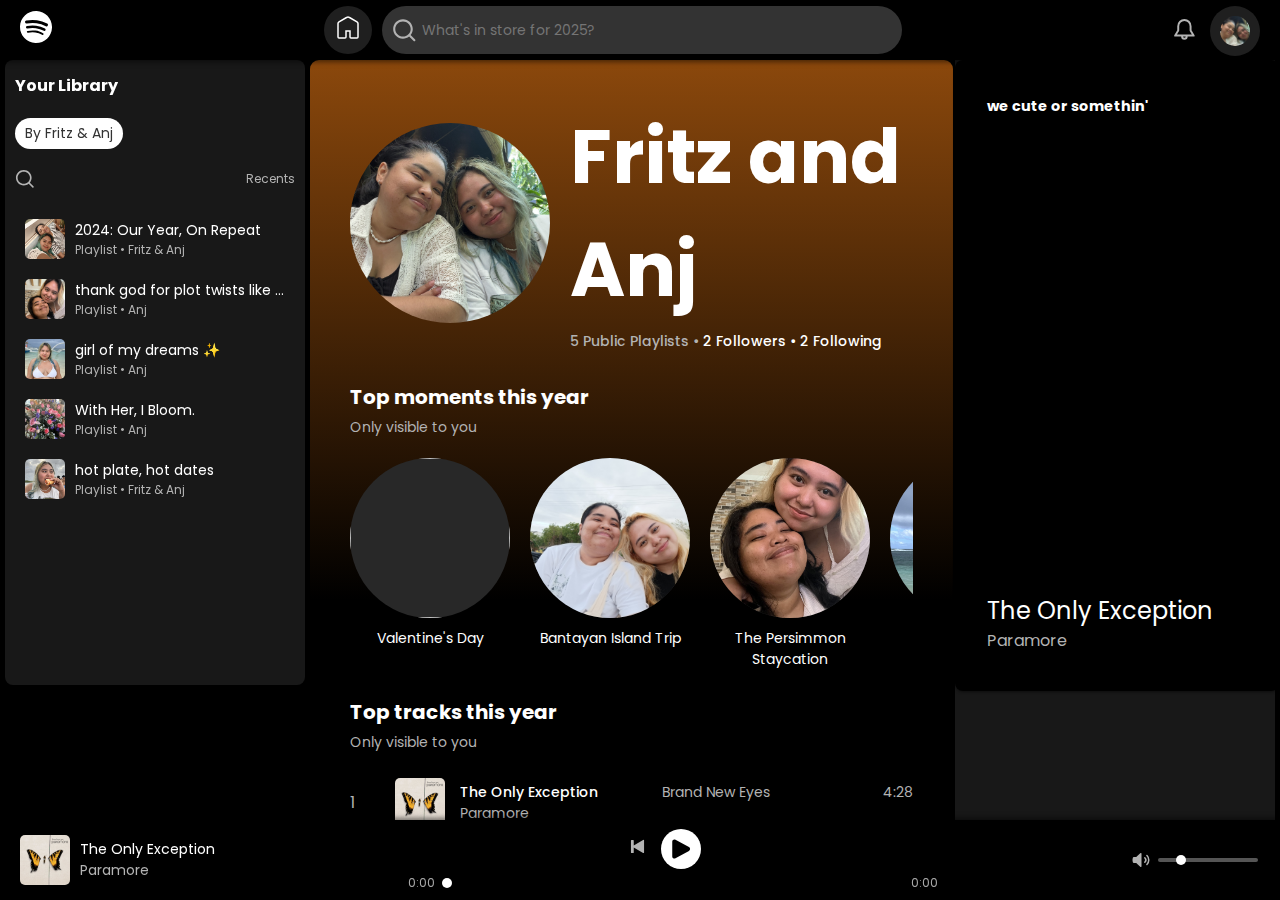
==== commit ee66f62a: "Add files via upload" ====
--- a/index.html
+++ b/index.html
@@ -361,9 +361,13 @@
             </button>
             <button class="control-button play-pause" id="play-pause"></button>
             <button class="control-button next" id="next">
-              <svg data-encore-id="icon" role="img" aria-hidden="true" viewBox="0 0 16 16" width="15px" height="15px" class="Svg-sc-ytk21e-0 dYnaPI">
+              <!-- <svg data-encore-id="icon" role="img" aria-hidden="true" viewBox="0 0 16 16" width="15px" height="15px" class="Svg-sc-ytk21e-0 dYnaPI">
                 <path d="M12.7 1a.7.7 0 0 0-.7.7v5.15L2.05 1.107A.7.7 0 0 0 1 1.712v12.575a.7.7 0 0 0 1.05.607L12 9.149V14.3a.7.7 0 0 0 .7.7h1.6a.7.7 0 0 0 .7-.7V1.7a.7.7 0 0 0-.7-.7h-1.6z" fill="#b3b3b3"></path>
-              </svg>
+              </svg> -->
+              <svg xmlns="http://www.w3.org/2000/svg" viewBox="0 0 24 24" fill="currentColor" class="size-6">
+  <path fill-rule="evenodd" d="M4.5 5.653c0-1.427 1.529-2.33 2.779-1.643l11.54 6.347c1.295.712 1.295 2.573 0 3.286L7.28 19.99c-1.25.687-2.779-.217-2.779-1.643V5.653Z" clip-rule="evenodd" />
+</svg>
+
             </button>
           </div>
           <div class="progress-bar">
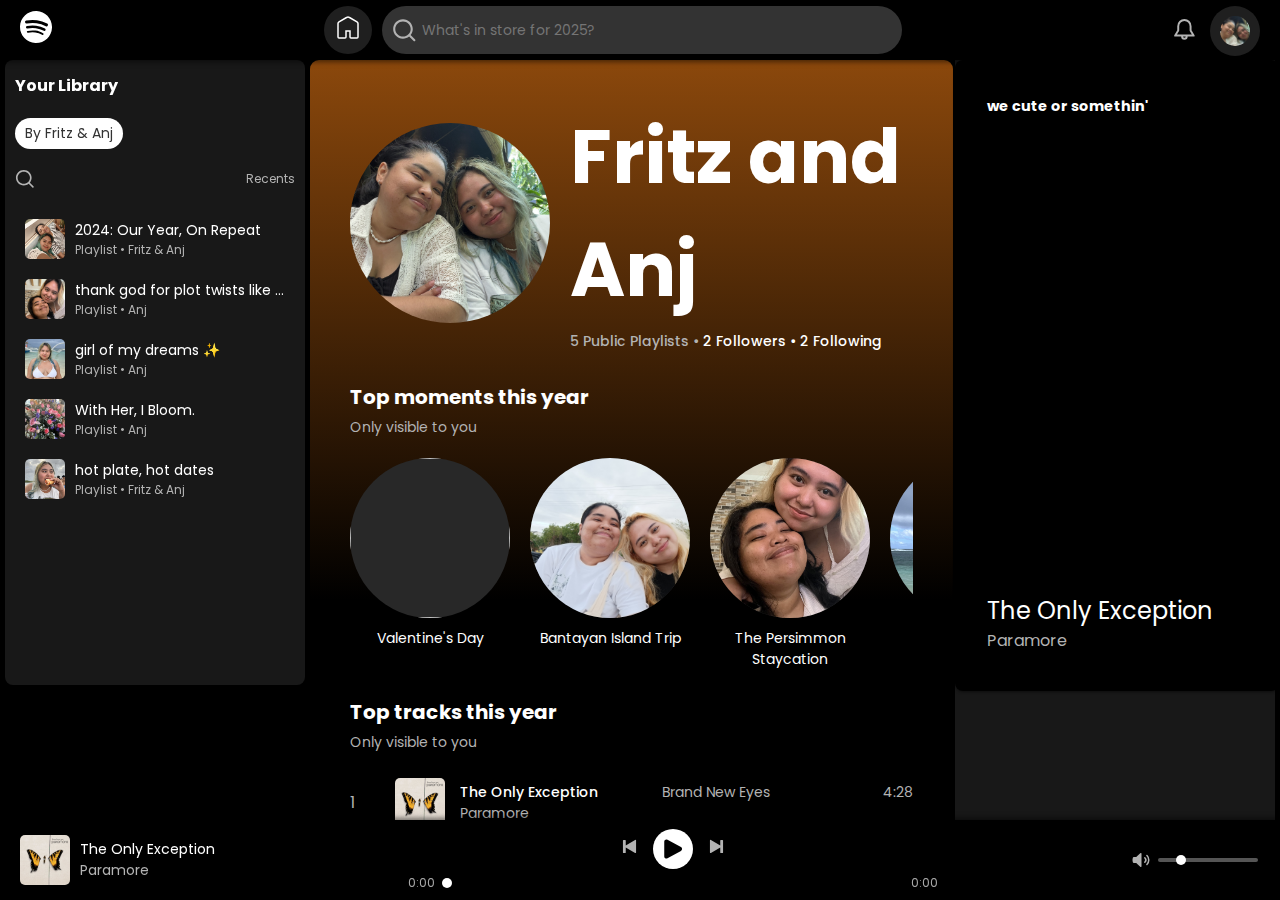
==== commit 40a49728: "Add files via upload" ====
--- a/index.html
+++ b/index.html
@@ -361,13 +361,9 @@
             </button>
             <button class="control-button play-pause" id="play-pause"></button>
             <button class="control-button next" id="next">
-              <!-- <svg data-encore-id="icon" role="img" aria-hidden="true" viewBox="0 0 16 16" width="15px" height="15px" class="Svg-sc-ytk21e-0 dYnaPI">
+              <svg data-encore-id="icon" role="img" aria-hidden="true" viewBox="0 0 16 16" width="15px" height="15px" class="Svg-sc-ytk21e-0 dYnaPI">
                 <path d="M12.7 1a.7.7 0 0 0-.7.7v5.15L2.05 1.107A.7.7 0 0 0 1 1.712v12.575a.7.7 0 0 0 1.05.607L12 9.149V14.3a.7.7 0 0 0 .7.7h1.6a.7.7 0 0 0 .7-.7V1.7a.7.7 0 0 0-.7-.7h-1.6z" fill="#b3b3b3"></path>
-              </svg> -->
-              <svg xmlns="http://www.w3.org/2000/svg" viewBox="0 0 24 24" fill="currentColor" class="size-6">
-  <path fill-rule="evenodd" d="M4.5 5.653c0-1.427 1.529-2.33 2.779-1.643l11.54 6.347c1.295.712 1.295 2.573 0 3.286L7.28 19.99c-1.25.687-2.779-.217-2.779-1.643V5.653Z" clip-rule="evenodd" />
-</svg>
-
+              </svg>
             </button>
           </div>
           <div class="progress-bar">
